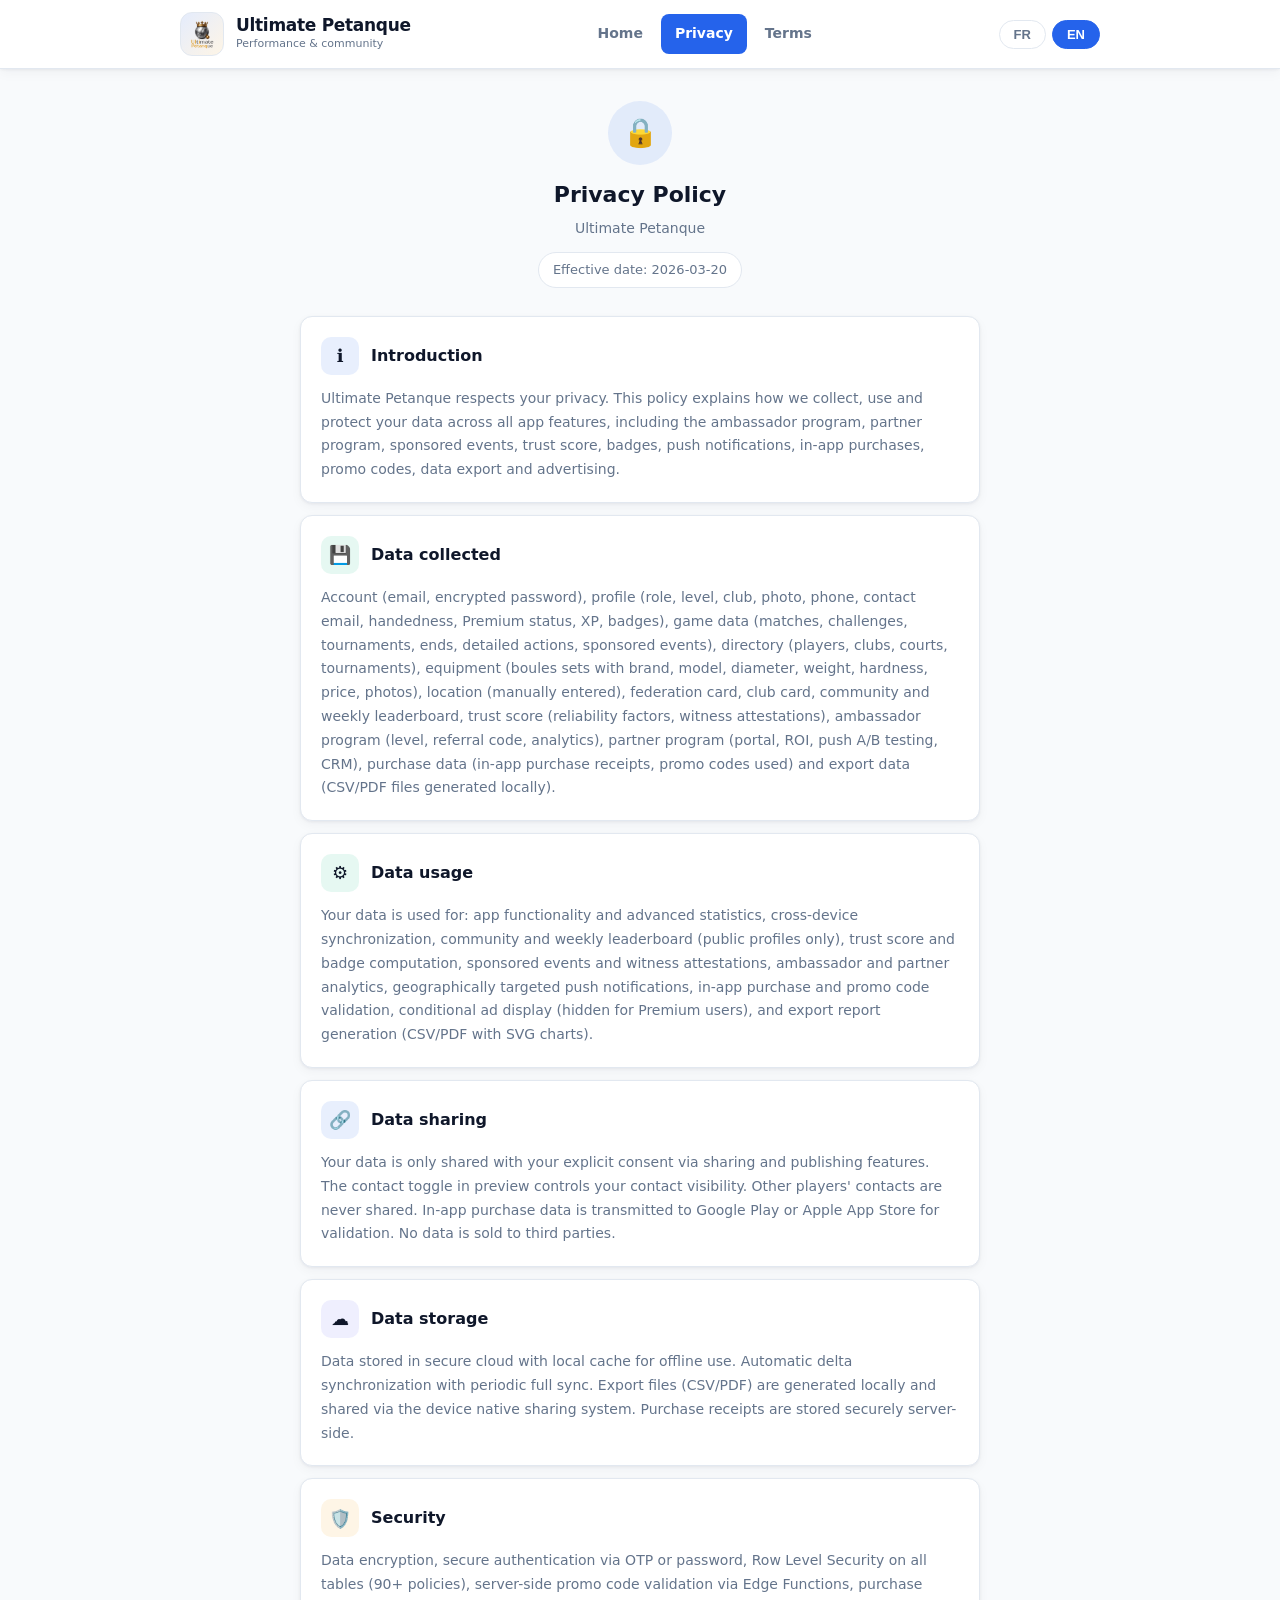
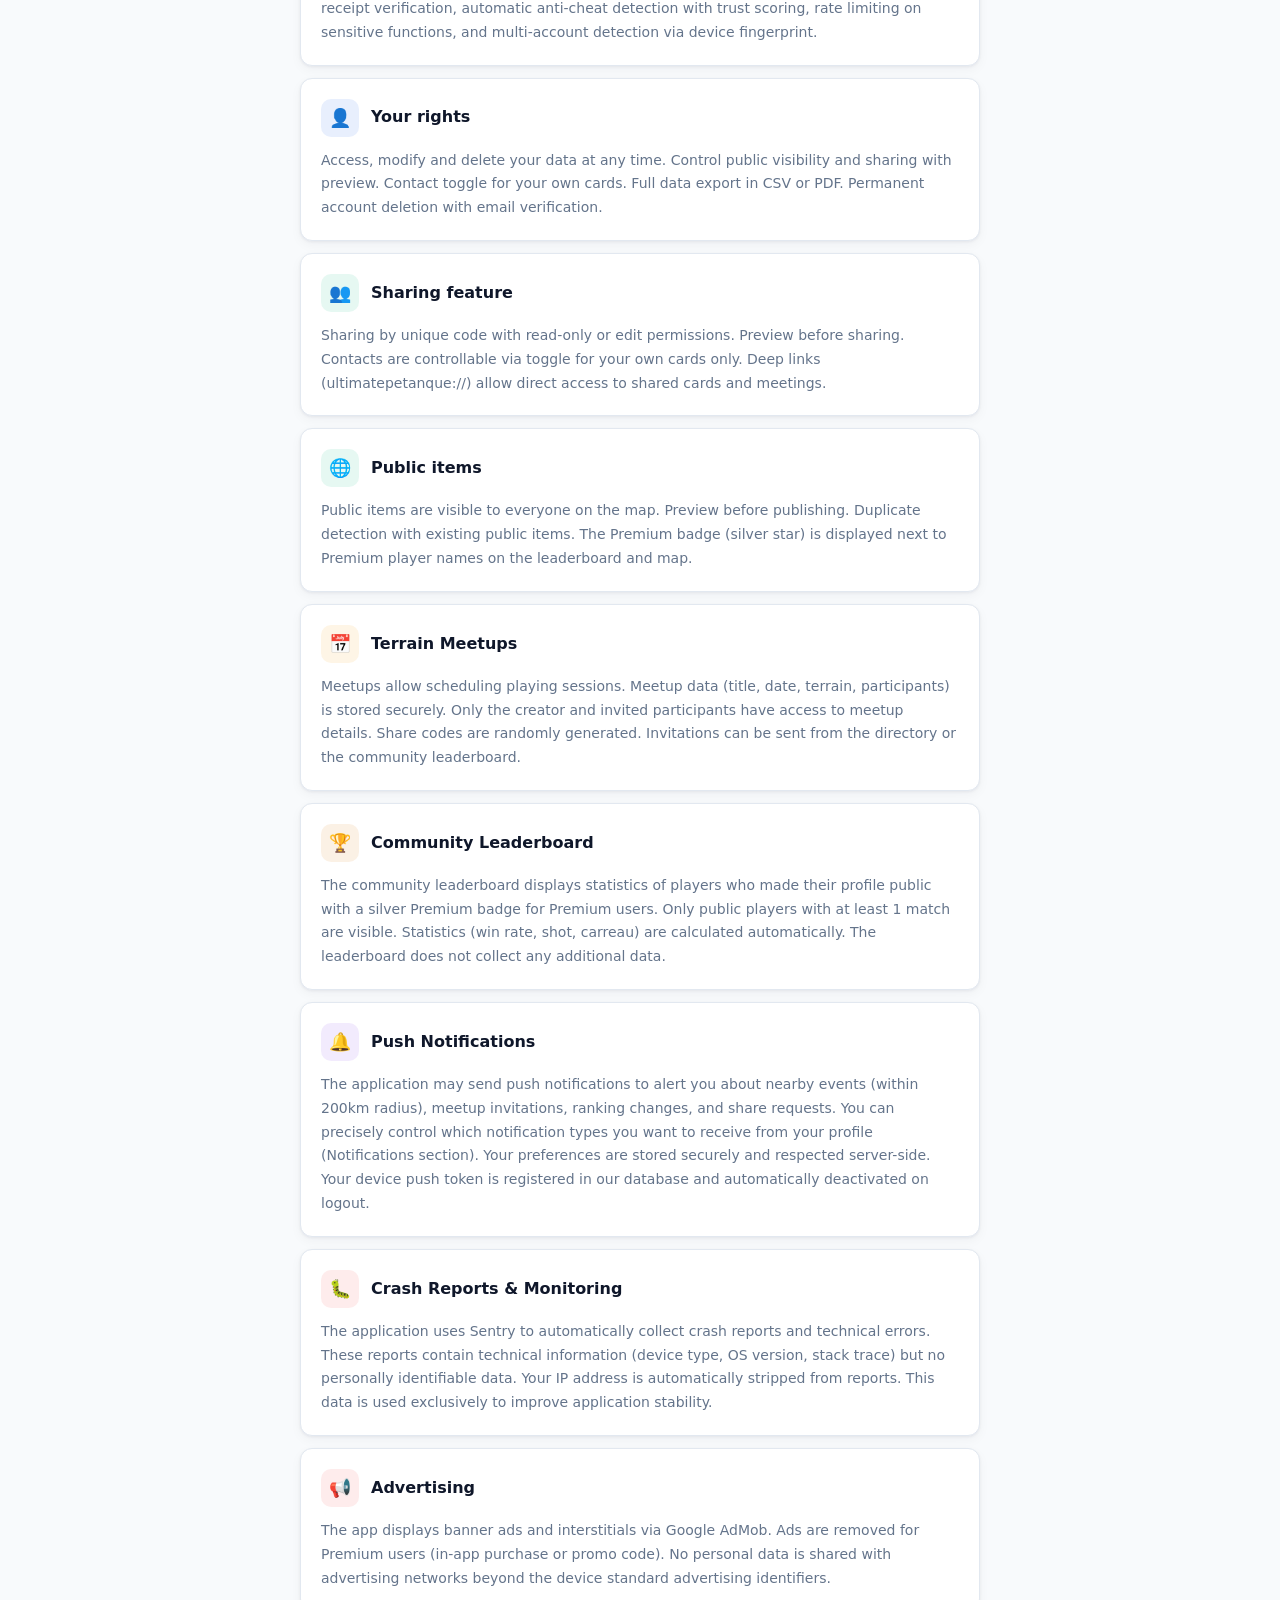
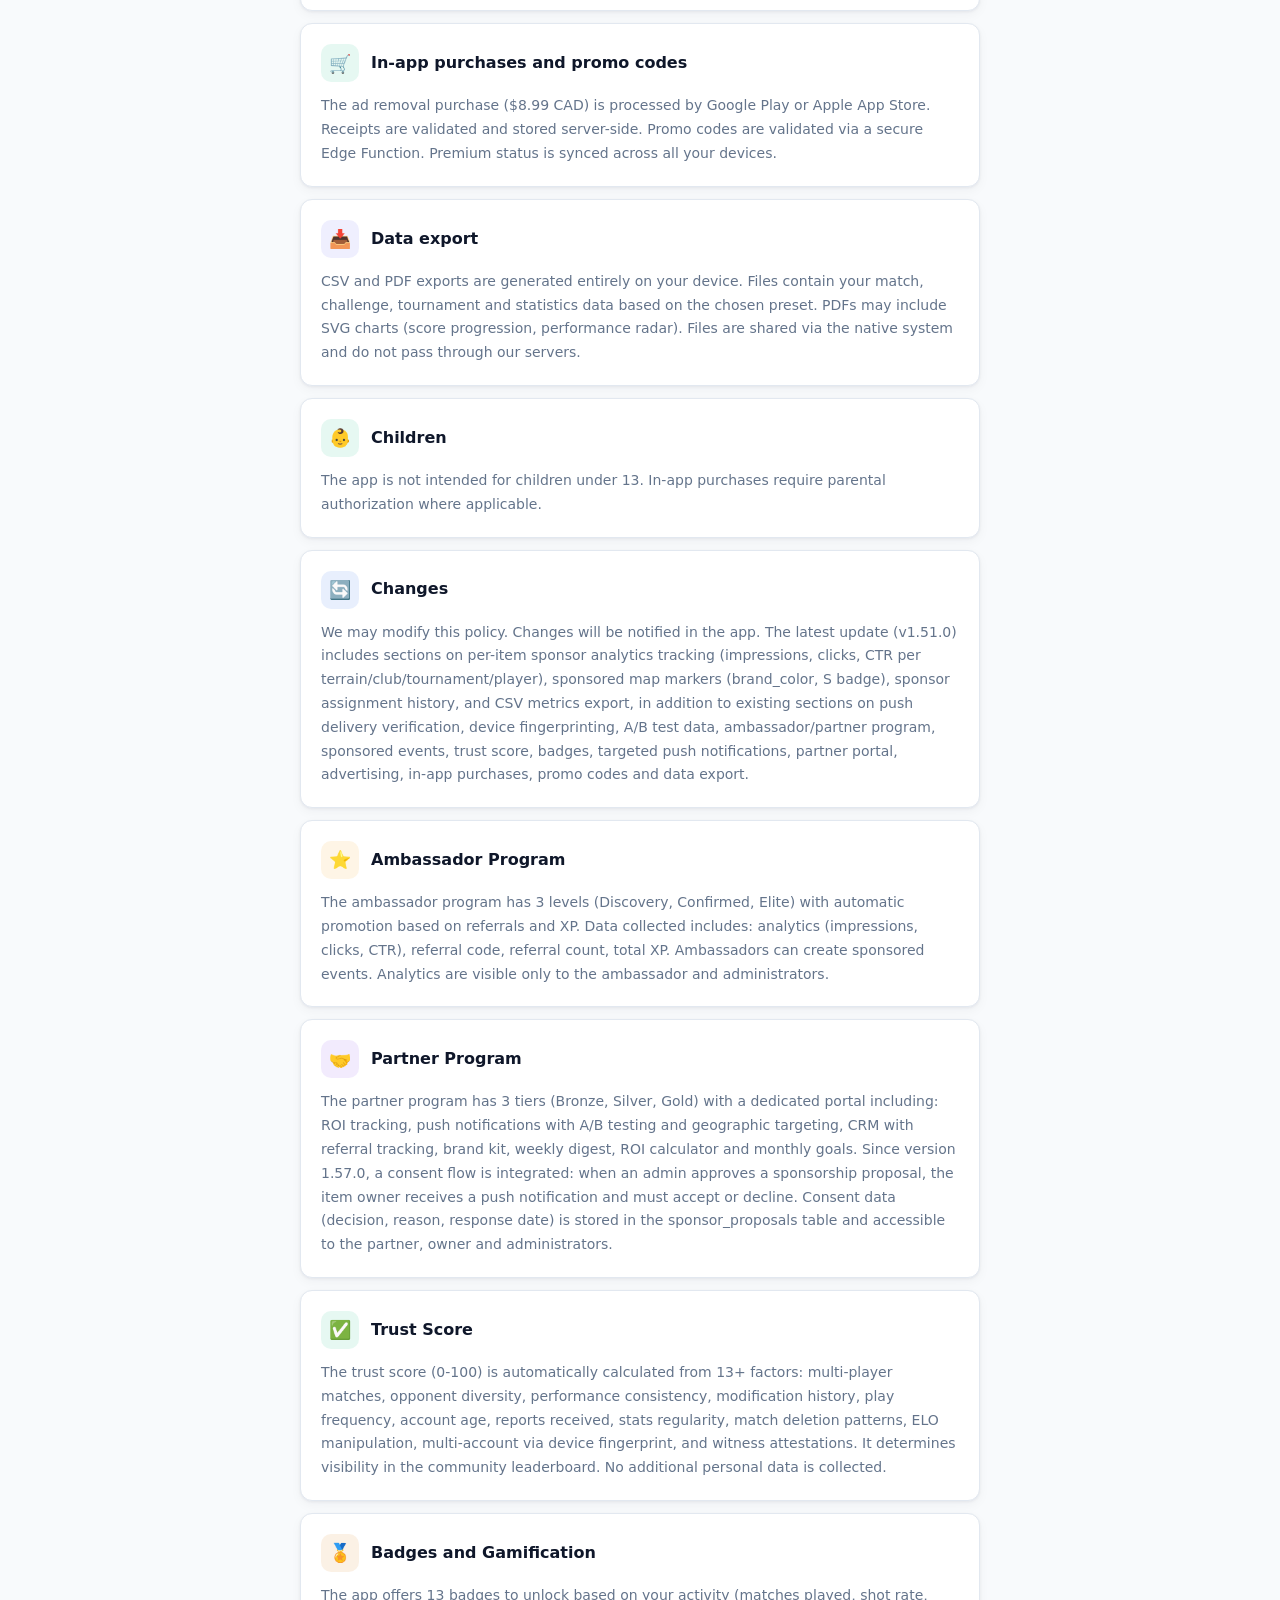
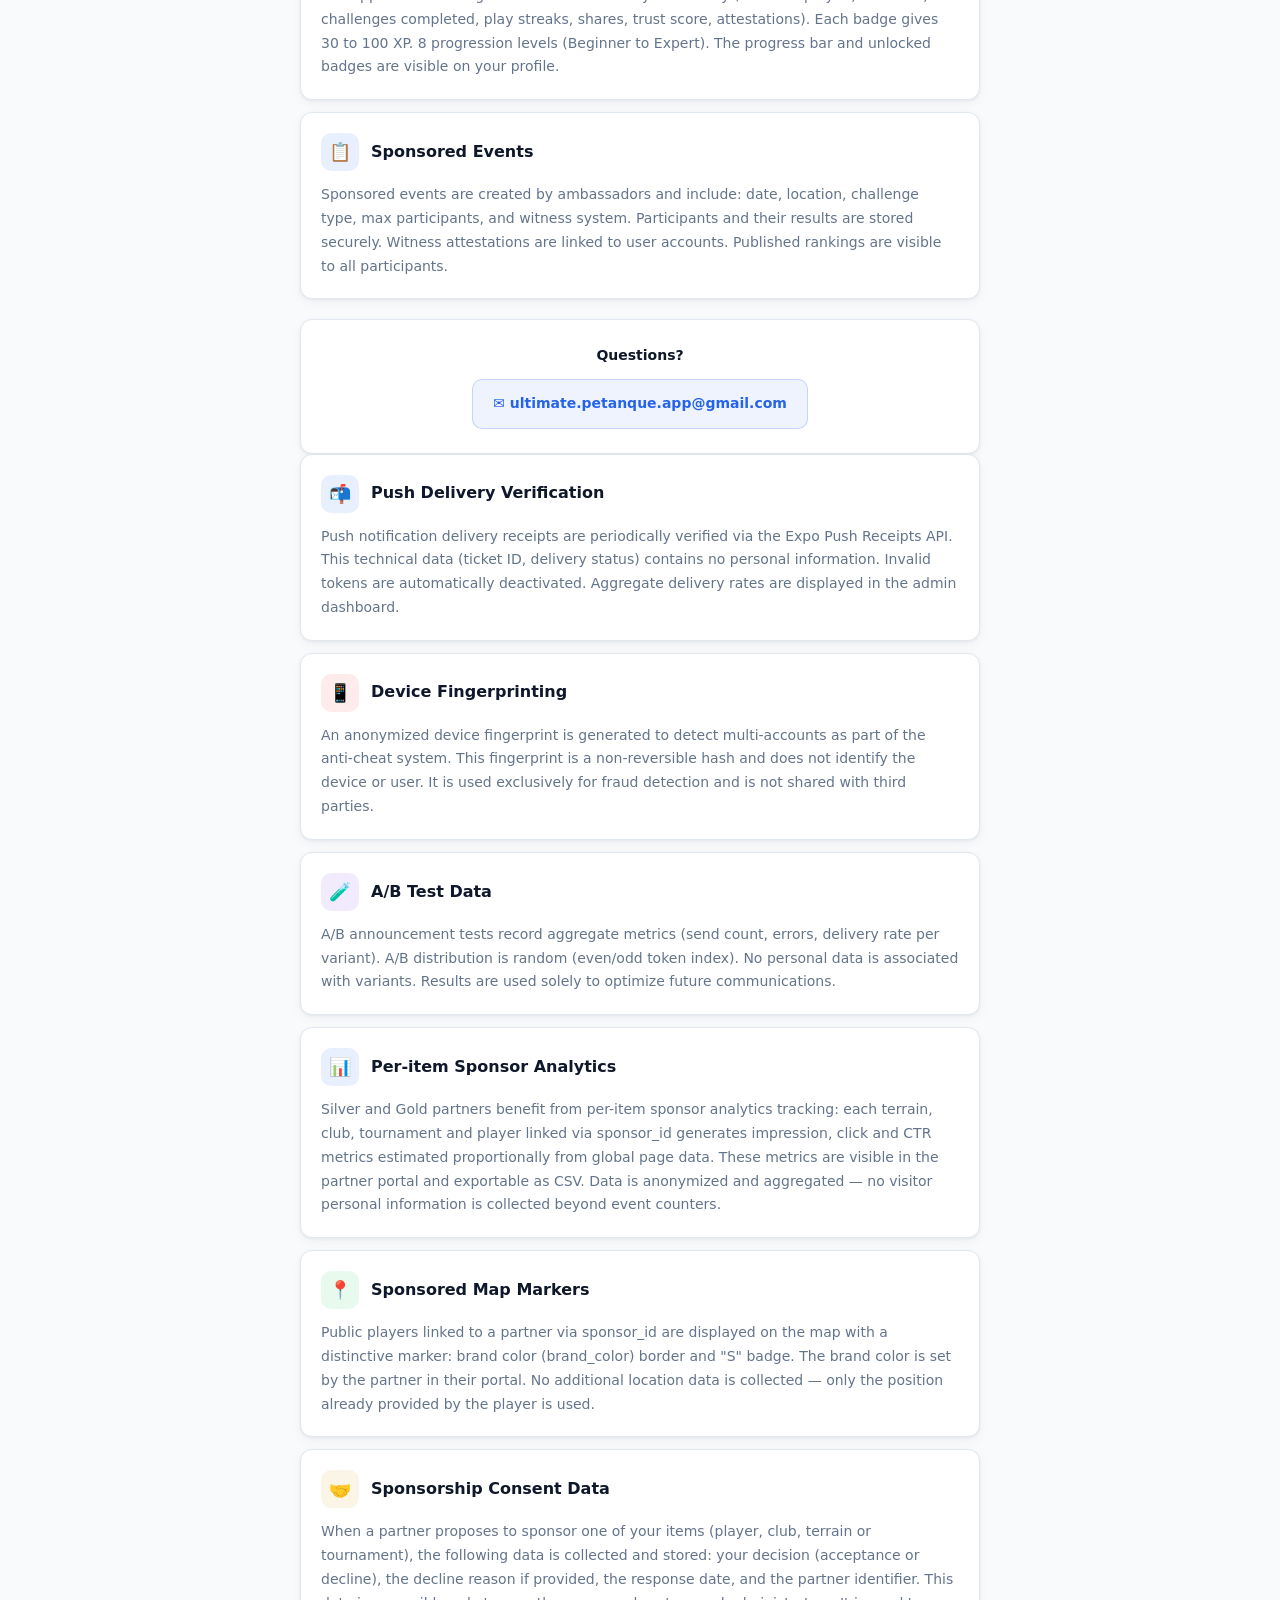
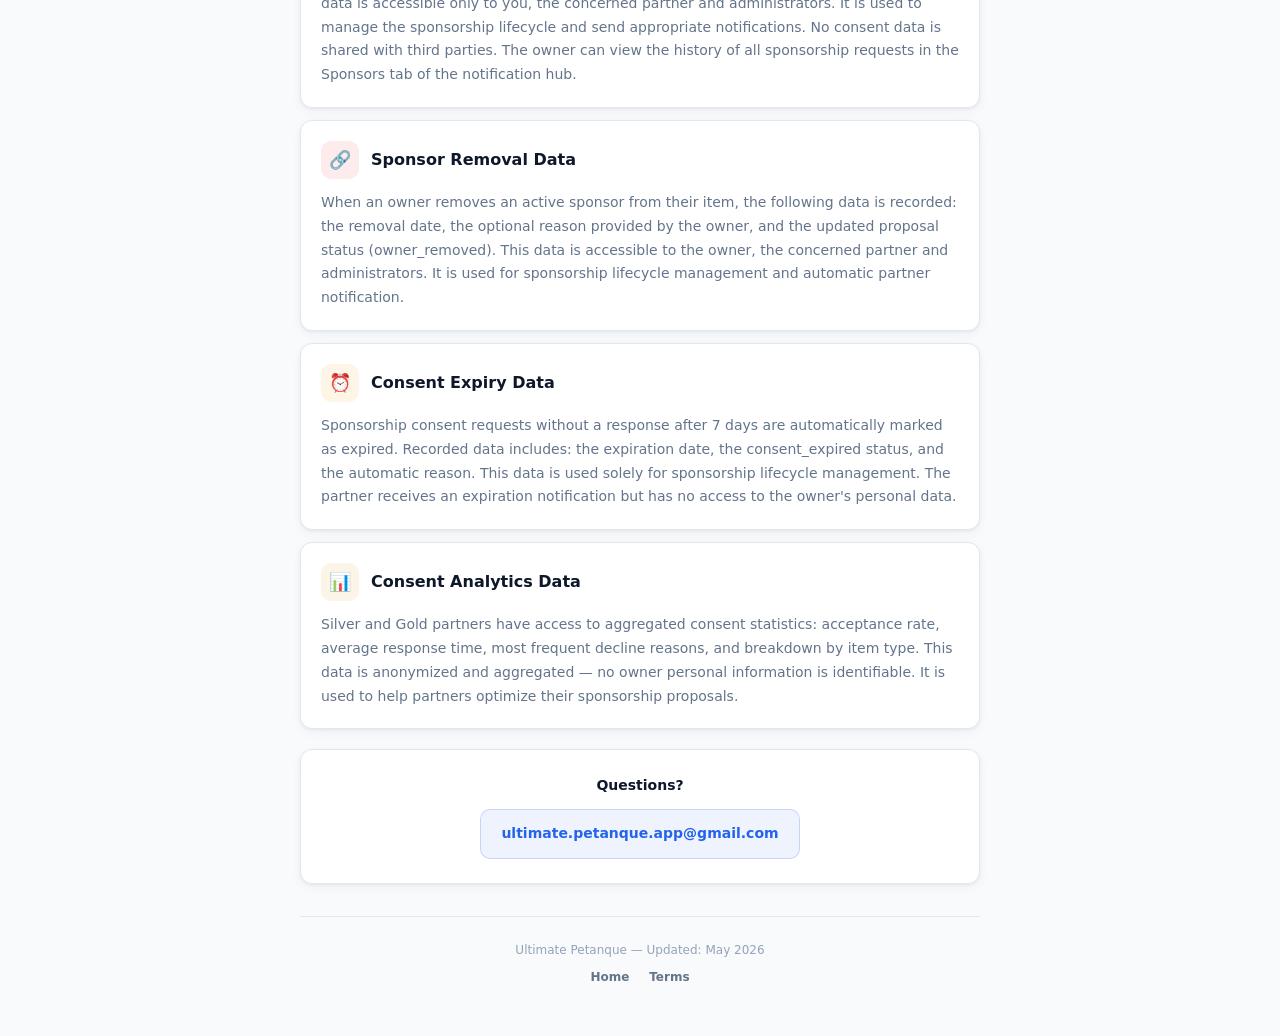
==== privacy-policy.html @ 20a12be4 "first commit" ====
<!DOCTYPE html>
<html lang="fr">
<head>
  <meta charset="UTF-8">
  <meta name="viewport" content="width=device-width, initial-scale=1.0">
  <meta name="description" content="Politique de confidentialité — Ultimate Petanque">
  <title>Politique de confidentialité — Ultimate Petanque</title>
  <link rel="stylesheet" href="styles/site.css">
  <link rel="icon" href="assets/logo.png" type="image/png">
  <style>
    body { margin: 0; font-family: system-ui, sans-serif; background: #F8FAFC; color: #0F172A; }
    body.lang-fr [lang="en"], body.lang-en [lang="fr"] { display: none !important; }
  </style>
</head>
<body class="lang-fr" data-page="privacy">
  <header class="site-header">
    <div class="site-header-inner">
      <a href="index.html" class="brand">
        <img src="assets/logo.png" alt="" class="brand-logo" width="44" height="44" onerror="this.style.display='none';this.nextElementSibling.style.display='flex'">
        <span class="brand-logo-fallback" style="display:none" aria-hidden="true">🌍</span>
        <span class="brand-text">
          <span class="brand-name">Ultimate Petanque</span>
          <span class="brand-tagline" lang="fr">Performance &amp; communauté</span>
          <span class="brand-tagline" lang="en">Performance &amp; community</span>
        </span>
      </a>
      <nav class="site-nav" aria-label="Main">
        <a href="index.html"><span lang="fr">Accueil</span><span lang="en">Home</span></a>
        <a href="privacy-policy.html"><span lang="fr">Confidentialité</span><span lang="en">Privacy</span></a>
        <a href="terms-of-service.html"><span lang="fr">Conditions</span><span lang="en">Terms</span></a>
      </nav>
      <div class="lang-switch">
        <button type="button" data-lang="fr" class="active" onclick="setLang('fr')">FR</button>
        <button type="button" data-lang="en" onclick="setLang('en')">EN</button>
      </div>
    </div>
  </header>
  <main class="legal-container">
    <div class="legal-hero">
      <div class="legal-hero-icon">🔒</div>
      <h2 lang="fr">Politique de confidentialité</h2>
      <h2 lang="en">Privacy Policy</h2>
      <div class="subtitle">Ultimate Petanque</div>
      <div class="date-badge">
        <span lang="fr">Date d'entrée en vigueur : 2026-03-20</span>
        <span lang="en">Effective date: 2026-03-20</span>
      </div>
    </div>

    <!-- Introduction -->
    <div class="section">
      <div class="section-header">
        <div class="section-icon" style="background:rgba(37,99,235,0.1)">ℹ️</div>
        <div class="section-title" lang="fr">Introduction</div>
        <div class="section-title" lang="en">Introduction</div>
      </div>
      <div class="section-content" lang="fr">Ultimate Petanque respecte votre vie privée. Cette politique explique comment nous collectons, utilisons et protégeons vos données dans le cadre de toutes les fonctionnalités de l'application, y compris le programme ambassadeur, le programme partenaire, les événements sponsorisés, le score de confiance, les badges, les notifications push, les achats intégrés, les codes promo, l'export de données et la publicité.</div>
      <div class="section-content" lang="en">Ultimate Petanque respects your privacy. This policy explains how we collect, use and protect your data across all app features, including the ambassador program, partner program, sponsored events, trust score, badges, push notifications, in-app purchases, promo codes, data export and advertising.</div>
    </div>

    <!-- Data Collected -->
    <div class="section">
      <div class="section-header">
        <div class="section-icon" style="background:rgba(16,185,129,0.1)">💾</div>
        <div class="section-title" lang="fr">Données collectées</div>
        <div class="section-title" lang="en">Data collected</div>
      </div>
      <div class="section-content" lang="fr">Compte (email, mot de passe chiffré), profil (rôle, niveau, club, photo, téléphone, email de contact, latéralité, statut Premium, XP, badges), données de jeu (matchs, défis, tournois, mènes, actions détaillées, événements sponsorisés), annuaire (joueurs, clubs, terrains, tournois), équipement (sets de boules avec marque, modèle, diamètre, poids, dureté, prix, photos), localisation (saisie manuelle), carte de fédération, carte de club, classement communautaire et hebdomadaire, score de confiance (facteurs de fiabilité, attestations de témoins), programme ambassadeur (niveau, code parrainage, analytics), programme partenaire (portail, ROI, push A/B testing, CRM), données d'achat (reçus in-app purchase, codes promo utilisés) et données d'export (fichiers CSV/PDF générés localement).</div>
      <div class="section-content" lang="en">Account (email, encrypted password), profile (role, level, club, photo, phone, contact email, handedness, Premium status, XP, badges), game data (matches, challenges, tournaments, ends, detailed actions, sponsored events), directory (players, clubs, courts, tournaments), equipment (boules sets with brand, model, diameter, weight, hardness, price, photos), location (manually entered), federation card, club card, community and weekly leaderboard, trust score (reliability factors, witness attestations), ambassador program (level, referral code, analytics), partner program (portal, ROI, push A/B testing, CRM), purchase data (in-app purchase receipts, promo codes used) and export data (CSV/PDF files generated locally).</div>
    </div>

    <!-- Data Usage -->
    <div class="section">
      <div class="section-header">
        <div class="section-icon" style="background:rgba(16,185,129,0.1)">⚙️</div>
        <div class="section-title" lang="fr">Utilisation des données</div>
        <div class="section-title" lang="en">Data usage</div>
      </div>
      <div class="section-content" lang="fr">Vos données sont utilisées pour : le fonctionnement de l'application et les statistiques avancées, la synchronisation entre appareils, le classement communautaire et hebdomadaire (profils publics uniquement), le calcul du score de confiance et des badges, les événements sponsorisés et attestations de témoins, les analytics ambassadeur et partenaire, les notifications push ciblées géographiquement, la validation des achats in-app et codes promo, l'affichage conditionnel des publicités (masquées pour les utilisateurs Premium), et la génération de rapports d'export (CSV/PDF avec graphiques SVG).</div>
      <div class="section-content" lang="en">Your data is used for: app functionality and advanced statistics, cross-device synchronization, community and weekly leaderboard (public profiles only), trust score and badge computation, sponsored events and witness attestations, ambassador and partner analytics, geographically targeted push notifications, in-app purchase and promo code validation, conditional ad display (hidden for Premium users), and export report generation (CSV/PDF with SVG charts).</div>
    </div>

    <!-- Data Sharing -->
    <div class="section">
      <div class="section-header">
        <div class="section-icon" style="background:rgba(37,99,235,0.1)">🔗</div>
        <div class="section-title" lang="fr">Partage des données</div>
        <div class="section-title" lang="en">Data sharing</div>
      </div>
      <div class="section-content" lang="fr">Vos données ne sont partagées qu'avec votre consentement explicite via les fonctionnalités de partage et de publication. Le toggle contacts dans l'aperçu contrôle la visibilité de vos coordonnées. Les contacts d'autres joueurs ne sont jamais partagés. Les données d'achat in-app sont transmises à Google Play ou Apple App Store pour validation. Aucune donnée n'est vendue à des tiers.</div>
      <div class="section-content" lang="en">Your data is only shared with your explicit consent via sharing and publishing features. The contact toggle in preview controls your contact visibility. Other players' contacts are never shared. In-app purchase data is transmitted to Google Play or Apple App Store for validation. No data is sold to third parties.</div>
    </div>

    <!-- Data Storage -->
    <div class="section">
      <div class="section-header">
        <div class="section-icon" style="background:rgba(99,102,241,0.1)">☁️</div>
        <div class="section-title" lang="fr">Stockage des données</div>
        <div class="section-title" lang="en">Data storage</div>
      </div>
      <div class="section-content" lang="fr">Données stockées en cloud sécurisé avec cache local pour utilisation hors-ligne. Synchronisation delta automatique avec synchronisation complète périodique. Les fichiers d'export (CSV/PDF) sont générés localement et partagés via le système natif de l'appareil. Les reçus d'achat sont stockés de manière sécurisée côté serveur.</div>
      <div class="section-content" lang="en">Data stored in secure cloud with local cache for offline use. Automatic delta synchronization with periodic full sync. Export files (CSV/PDF) are generated locally and shared via the device native sharing system. Purchase receipts are stored securely server-side.</div>
    </div>

    <!-- Security -->
    <div class="section">
      <div class="section-header">
        <div class="section-icon" style="background:rgba(245,158,11,0.1)">🛡️</div>
        <div class="section-title" lang="fr">Sécurité</div>
        <div class="section-title" lang="en">Security</div>
      </div>
      <div class="section-content" lang="fr">Chiffrement des données, authentification sécurisée par OTP ou mot de passe, Row Level Security sur toutes les tables (90+ politiques), validation serveur des codes promo via Edge Functions, vérification des reçus d'achat, détection anti-triche automatique avec score de confiance, limitation de requêtes sur les fonctions sensibles, et détection multi-comptes par empreinte d'appareil.</div>
      <div class="section-content" lang="en">Data encryption, secure authentication via OTP or password, Row Level Security on all tables (90+ policies), server-side promo code validation via Edge Functions, purchase receipt verification, automatic anti-cheat detection with trust scoring, rate limiting on sensitive functions, and multi-account detection via device fingerprint.</div>
    </div>

    <!-- User Rights -->
    <div class="section">
      <div class="section-header">
        <div class="section-icon" style="background:rgba(37,99,235,0.1)">👤</div>
        <div class="section-title" lang="fr">Vos droits</div>
        <div class="section-title" lang="en">Your rights</div>
      </div>
      <div class="section-content" lang="fr">Accès, modification et suppression de vos données à tout moment. Contrôle de la visibilité publique et du partage avec aperçu. Toggle contacts pour vos propres fiches. Export complet de vos données en CSV ou PDF. Suppression définitive du compte avec vérification par email.</div>
      <div class="section-content" lang="en">Access, modify and delete your data at any time. Control public visibility and sharing with preview. Contact toggle for your own cards. Full data export in CSV or PDF. Permanent account deletion with email verification.</div>
    </div>

    <!-- Sharing Feature -->
    <div class="section">
      <div class="section-header">
        <div class="section-icon" style="background:rgba(16,185,129,0.1)">👥</div>
        <div class="section-title" lang="fr">Fonctionnalité de partage</div>
        <div class="section-title" lang="en">Sharing feature</div>
      </div>
      <div class="section-content" lang="fr">Partage par code unique avec permissions lecture seule ou modification. Aperçu avant partage. Les contacts sont contrôlables via toggle pour vos propres fiches uniquement. Les liens profonds (ultimatepetanque://) permettent un accès direct aux fiches et rendez-vous partagés.</div>
      <div class="section-content" lang="en">Sharing by unique code with read-only or edit permissions. Preview before sharing. Contacts are controllable via toggle for your own cards only. Deep links (ultimatepetanque://) allow direct access to shared cards and meetings.</div>
    </div>

    <!-- Public Items -->
    <div class="section">
      <div class="section-header">
        <div class="section-icon" style="background:rgba(16,185,129,0.1)">🌐</div>
        <div class="section-title" lang="fr">Fiches publiques</div>
        <div class="section-title" lang="en">Public items</div>
      </div>
      <div class="section-content" lang="fr">Les fiches publiques sont visibles par tous sur la carte. Aperçu avant publication. Détection de doublons avec les fiches publiques existantes. Le badge Premium (étoile argentée) est affiché à côté des noms des joueurs Premium sur le classement et la carte.</div>
      <div class="section-content" lang="en">Public items are visible to everyone on the map. Preview before publishing. Duplicate detection with existing public items. The Premium badge (silver star) is displayed next to Premium player names on the leaderboard and map.</div>
    </div>

    <!-- Meetups -->
    <div class="section">
      <div class="section-header">
        <div class="section-icon" style="background:rgba(245,158,11,0.1)">📅</div>
        <div class="section-title" lang="fr">Rendez-vous terrain</div>
        <div class="section-title" lang="en">Terrain Meetups</div>
      </div>
      <div class="section-content" lang="fr">Les rendez-vous permettent de planifier des sessions de jeu. Les données des RDV (titre, date, terrain, participants) sont stockées de manière sécurisée. Seuls le créateur et les participants invités ont accès aux détails du RDV. Les codes de partage sont générés aléatoirement. Les invitations peuvent être envoyées depuis l'annuaire ou le classement communautaire.</div>
      <div class="section-content" lang="en">Meetups allow scheduling playing sessions. Meetup data (title, date, terrain, participants) is stored securely. Only the creator and invited participants have access to meetup details. Share codes are randomly generated. Invitations can be sent from the directory or the community leaderboard.</div>
    </div>

    <!-- Leaderboard -->
    <div class="section">
      <div class="section-header">
        <div class="section-icon" style="background:rgba(217,119,6,0.1)">🏆</div>
        <div class="section-title" lang="fr">Classement communautaire</div>
        <div class="section-title" lang="en">Community Leaderboard</div>
      </div>
      <div class="section-content" lang="fr">Le classement communautaire affiche les statistiques des joueurs ayant rendu leur profil public avec badge Premium argenté pour les utilisateurs Premium. Seuls les joueurs publics avec au moins 1 match sont visibles. Les statistiques (taux de victoire, tir, carreaux) sont calculées automatiquement. Le classement ne collecte aucune donnée supplémentaire.</div>
      <div class="section-content" lang="en">The community leaderboard displays statistics of players who made their profile public with a silver Premium badge for Premium users. Only public players with at least 1 match are visible. Statistics (win rate, shot, carreau) are calculated automatically. The leaderboard does not collect any additional data.</div>
    </div>

    <!-- Push Notifications -->
    <div class="section">
      <div class="section-header">
        <div class="section-icon" style="background:rgba(124,58,237,0.1)">🔔</div>
        <div class="section-title" lang="fr">Notifications push</div>
        <div class="section-title" lang="en">Push Notifications</div>
      </div>
      <div class="section-content" lang="fr">L'application peut envoyer des notifications push pour vous alerter sur des événements proches (dans un rayon de 200km), des invitations à des rendez-vous, des changements de classement, et des demandes de partage. Vous pouvez contrôler précisément quels types de notifications vous souhaitez recevoir depuis votre profil (section Notifications). Vos préférences sont stockées de manière sécurisée et respectées côté serveur. Le token push de votre appareil est enregistré dans notre base de données et désactivé automatiquement à la déconnexion.</div>
      <div class="section-content" lang="en">The application may send push notifications to alert you about nearby events (within 200km radius), meetup invitations, ranking changes, and share requests. You can precisely control which notification types you want to receive from your profile (Notifications section). Your preferences are stored securely and respected server-side. Your device push token is registered in our database and automatically deactivated on logout.</div>
    </div>

    <!-- Crash Reports -->
    <div class="section">
      <div class="section-header">
        <div class="section-icon" style="background:rgba(239,68,68,0.1)">🐛</div>
        <div class="section-title" lang="fr">Rapports de crash et monitoring</div>
        <div class="section-title" lang="en">Crash Reports &amp; Monitoring</div>
      </div>
      <div class="section-content" lang="fr">L'application utilise Sentry pour collecter automatiquement les rapports de crash et erreurs techniques. Ces rapports contiennent des informations techniques (type d'appareil, version OS, stack trace) mais aucune donnée personnelle identifiable. Votre adresse IP est automatiquement supprimée des rapports. Ces données sont utilisées exclusivement pour améliorer la stabilité de l'application.</div>
      <div class="section-content" lang="en">The application uses Sentry to automatically collect crash reports and technical errors. These reports contain technical information (device type, OS version, stack trace) but no personally identifiable data. Your IP address is automatically stripped from reports. This data is used exclusively to improve application stability.</div>
    </div>

    <!-- Advertising -->
    <div class="section">
      <div class="section-header">
        <div class="section-icon" style="background:rgba(239,68,68,0.1)">📢</div>
        <div class="section-title" lang="fr">Publicité</div>
        <div class="section-title" lang="en">Advertising</div>
      </div>
      <div class="section-content" lang="fr">L'application affiche des bannières publicitaires et des interstitiels via Google AdMob. Les publicités sont supprimées pour les utilisateurs Premium (achat in-app ou code promo). Aucune donnée personnelle n'est partagée avec les réseaux publicitaires au-delà des identifiants publicitaires standards de l'appareil.</div>
      <div class="section-content" lang="en">The app displays banner ads and interstitials via Google AdMob. Ads are removed for Premium users (in-app purchase or promo code). No personal data is shared with advertising networks beyond the device standard advertising identifiers.</div>
    </div>

    <!-- Purchases -->
    <div class="section">
      <div class="section-header">
        <div class="section-icon" style="background:rgba(16,185,129,0.1)">🛒</div>
        <div class="section-title" lang="fr">Achats intégrés et codes promo</div>
        <div class="section-title" lang="en">In-app purchases and promo codes</div>
      </div>
      <div class="section-content" lang="fr">L'achat de suppression des publicités (8,99 $CAD) est traité par Google Play ou Apple App Store. Les reçus sont validés et stockés côté serveur. Les codes promo sont validés via une Edge Function sécurisée. Le statut Premium est synchronisé sur tous vos appareils.</div>
      <div class="section-content" lang="en">The ad removal purchase ($8.99 CAD) is processed by Google Play or Apple App Store. Receipts are validated and stored server-side. Promo codes are validated via a secure Edge Function. Premium status is synced across all your devices.</div>
    </div>

    <!-- Export -->
    <div class="section">
      <div class="section-header">
        <div class="section-icon" style="background:rgba(99,102,241,0.1)">📥</div>
        <div class="section-title" lang="fr">Export de données</div>
        <div class="section-title" lang="en">Data export</div>
      </div>
      <div class="section-content" lang="fr">Les exports CSV et PDF sont générés entièrement sur votre appareil. Les fichiers contiennent vos données de matchs, défis, tournois et statistiques selon le preset choisi. Les PDF peuvent inclure des graphiques SVG (progression de score, radar de performance). Les fichiers sont partagés via le système natif et ne transitent pas par nos serveurs.</div>
      <div class="section-content" lang="en">CSV and PDF exports are generated entirely on your device. Files contain your match, challenge, tournament and statistics data based on the chosen preset. PDFs may include SVG charts (score progression, performance radar). Files are shared via the native system and do not pass through our servers.</div>
    </div>

    <!-- Children -->
    <div class="section">
      <div class="section-header">
        <div class="section-icon" style="background:rgba(16,185,129,0.1)">👶</div>
        <div class="section-title" lang="fr">Enfants</div>
        <div class="section-title" lang="en">Children</div>
      </div>
      <div class="section-content" lang="fr">L'application n'est pas destinée aux enfants de moins de 13 ans. Les achats intégrés nécessitent l'autorisation parentale le cas échéant.</div>
      <div class="section-content" lang="en">The app is not intended for children under 13. In-app purchases require parental authorization where applicable.</div>
    </div>

    <!-- Changes -->
    <div class="section">
      <div class="section-header">
        <div class="section-icon" style="background:rgba(37,99,235,0.1)">🔄</div>
        <div class="section-title" lang="fr">Modifications</div>
        <div class="section-title" lang="en">Changes</div>
      </div>
      <div class="section-content" lang="fr">Nous pouvons modifier cette politique. Les changements seront notifiés dans l'application. La dernière mise à jour (v1.51.0) intègre les sections sur le suivi analytique par item sponsorisé (impressions, clics, CTR par terrain/club/tournoi/joueur), les marqueurs sponsorisés sur la carte (brand_color, badge S), l'historique des assignations sponsor, et l'export CSV des métriques, en plus des sections existantes sur la vérification de livraison push, l'empreinte d'appareil, les tests A/B, le programme ambassadeur/partenaire, les événements sponsorisés, le score de confiance, les badges, les notifications push ciblées, le portail partenaires, la publicité, les achats intégrés, les codes promo et l'export de données.</div>
      <div class="section-content" lang="en">We may modify this policy. Changes will be notified in the app. The latest update (v1.51.0) includes sections on per-item sponsor analytics tracking (impressions, clicks, CTR per terrain/club/tournament/player), sponsored map markers (brand_color, S badge), sponsor assignment history, and CSV metrics export, in addition to existing sections on push delivery verification, device fingerprinting, A/B test data, ambassador/partner program, sponsored events, trust score, badges, targeted push notifications, partner portal, advertising, in-app purchases, promo codes and data export.</div>
    </div>

    <!-- Ambassador Program -->
    <div class="section">
      <div class="section-header">
        <div class="section-icon" style="background:rgba(245,158,11,0.1)">⭐</div>
        <div class="section-title" lang="fr">Programme ambassadeur</div>
        <div class="section-title" lang="en">Ambassador Program</div>
      </div>
      <div class="section-content" lang="fr">Le programme ambassadeur comporte 3 niveaux (Découverte, Confirmé, Élite) avec promotion automatique basée sur les parrainages et l'XP. Les données collectées incluent : analytics (impressions, clics, CTR), code de parrainage, compteur de parrainages, XP total. Les ambassadeurs peuvent créer des événements sponsorisés. Les analytics sont visibles uniquement par l'ambassadeur et les administrateurs.</div>
      <div class="section-content" lang="en">The ambassador program has 3 levels (Discovery, Confirmed, Elite) with automatic promotion based on referrals and XP. Data collected includes: analytics (impressions, clicks, CTR), referral code, referral count, total XP. Ambassadors can create sponsored events. Analytics are visible only to the ambassador and administrators.</div>
    </div>

    <!-- Partner Program -->
    <div class="section">
      <div class="section-header">
        <div class="section-icon" style="background:rgba(124,58,237,0.1)">🤝</div>
        <div class="section-title" lang="fr">Programme partenaire</div>
        <div class="section-title" lang="en">Partner Program</div>
      </div>
      <div class="section-content" lang="fr">Le programme partenaire comporte 3 niveaux (Bronze, Argent, Or) avec un portail dédié comprenant : suivi ROI, notifications push avec A/B testing et ciblage géographique, CRM avec suivi des parrainages, kit de marque, digest hebdomadaire, calculateur ROI et objectifs mensuels. Depuis la version 1.57.0, un flux de consentement est intégré : lorsqu'un admin approuve une proposition de sponsoring, le propriétaire de l'item reçoit une notification push et doit accepter ou refuser. Les données de consentement (décision, raison, date de réponse) sont stockées dans la table sponsor_proposals et accessibles au partenaire, au propriétaire et aux administrateurs.</div>
      <div class="section-content" lang="en">The partner program has 3 tiers (Bronze, Silver, Gold) with a dedicated portal including: ROI tracking, push notifications with A/B testing and geographic targeting, CRM with referral tracking, brand kit, weekly digest, ROI calculator and monthly goals. Since version 1.57.0, a consent flow is integrated: when an admin approves a sponsorship proposal, the item owner receives a push notification and must accept or decline. Consent data (decision, reason, response date) is stored in the sponsor_proposals table and accessible to the partner, owner and administrators.</div>
    </div>

    <!-- Trust Score -->
    <div class="section">
      <div class="section-header">
        <div class="section-icon" style="background:rgba(16,185,129,0.1)">✅</div>
        <div class="section-title" lang="fr">Score de confiance</div>
        <div class="section-title" lang="en">Trust Score</div>
      </div>
      <div class="section-content" lang="fr">Le score de confiance (0-100) est calculé automatiquement à partir de 13+ facteurs : matchs multi-joueurs, diversité des adversaires, cohérence des performances, historique de modifications, fréquence de jeu, ancienneté du compte, signalements reçus, régularité des statistiques, schémas de suppression de matchs, manipulation ELO, multi-comptes par empreinte d'appareil, et attestations de témoins. Il détermine la visibilité dans le classement communautaire. Aucune donnée personnelle supplémentaire n'est collectée.</div>
      <div class="section-content" lang="en">The trust score (0-100) is automatically calculated from 13+ factors: multi-player matches, opponent diversity, performance consistency, modification history, play frequency, account age, reports received, stats regularity, match deletion patterns, ELO manipulation, multi-account via device fingerprint, and witness attestations. It determines visibility in the community leaderboard. No additional personal data is collected.</div>
    </div>

    <!-- Badges & Gamification -->
    <div class="section">
      <div class="section-header">
        <div class="section-icon" style="background:rgba(217,119,6,0.1)">🏅</div>
        <div class="section-title" lang="fr">Badges et gamification</div>
        <div class="section-title" lang="en">Badges and Gamification</div>
      </div>
      <div class="section-content" lang="fr">L'application propose 13 badges à débloquer basés sur votre activité (matchs joués, taux de tir, défis complétés, séries de jeu, partages, score de confiance, attestations). Chaque badge rapporte 30 à 100 XP. 8 niveaux de progression (Débutant à Expert). La barre de progression et les badges débloqués sont visibles sur votre profil.</div>
      <div class="section-content" lang="en">The app offers 13 badges to unlock based on your activity (matches played, shot rate, challenges completed, play streaks, shares, trust score, attestations). Each badge gives 30 to 100 XP. 8 progression levels (Beginner to Expert). The progress bar and unlocked badges are visible on your profile.</div>
    </div>

    <!-- Sponsored Events -->
    <div class="section">
      <div class="section-header">
        <div class="section-icon" style="background:rgba(37,99,235,0.1)">📋</div>
        <div class="section-title" lang="fr">Événements sponsorisés</div>
        <div class="section-title" lang="en">Sponsored Events</div>
      </div>
      <div class="section-content" lang="fr">Les événements sponsorisés sont créés par les ambassadeurs et comprennent : date, lieu, type de défi, nombre max de participants, et système de témoins. Les participants et leurs résultats sont stockés de manière sécurisée. Les attestations de témoins sont liées aux comptes utilisateurs. Les classements publiés sont visibles par tous les participants.</div>
      <div class="section-content" lang="en">Sponsored events are created by ambassadors and include: date, location, challenge type, max participants, and witness system. Participants and their results are stored securely. Witness attestations are linked to user accounts. Published rankings are visible to all participants.</div>
    </div>

    <!-- Contact -->
    <div class="contact-box">
      <p lang="fr">Des questions ?</p>
      <p lang="en">Questions?</p>
      <a href="mailto:ultimate.petanque.app@gmail.com?subject=Privacy%20-%20Ultimate%20Petanque">
        ✉️ ultimate.petanque.app@gmail.com
      </a>
    </div>

    <!-- Push Delivery Receipts -->
    <div class="section">
      <div class="section-header">
        <div class="section-icon" style="background:rgba(37,99,235,0.1)">📬</div>
        <div class="section-title" lang="fr">Verification de livraison push</div>
        <div class="section-title" lang="en">Push Delivery Verification</div>
      </div>
      <div class="section-content" lang="fr">Les reçus de livraison des notifications push sont verifies periodiquement via l'API Expo Push Receipts. Ces donnees techniques (ticket ID, statut de livraison) ne contiennent aucune information personnelle. Les tokens invalides sont automatiquement desactives. Les taux de livraison agreges sont affiches dans le tableau de bord administrateur.</div>
      <div class="section-content" lang="en">Push notification delivery receipts are periodically verified via the Expo Push Receipts API. This technical data (ticket ID, delivery status) contains no personal information. Invalid tokens are automatically deactivated. Aggregate delivery rates are displayed in the admin dashboard.</div>
    </div>

    <!-- Device Fingerprinting -->
    <div class="section">
      <div class="section-header">
        <div class="section-icon" style="background:rgba(239,68,68,0.1)">📱</div>
        <div class="section-title" lang="fr">Empreinte d'appareil</div>
        <div class="section-title" lang="en">Device Fingerprinting</div>
      </div>
      <div class="section-content" lang="fr">Une empreinte d'appareil anonymisee est generee pour detecter les multi-comptes dans le cadre du systeme anti-triche. Cette empreinte est un hash non reversible et ne permet pas d'identifier l'appareil ni l'utilisateur. Elle est utilisee exclusivement pour la detection de fraude et n'est pas partagee avec des tiers.</div>
      <div class="section-content" lang="en">An anonymized device fingerprint is generated to detect multi-accounts as part of the anti-cheat system. This fingerprint is a non-reversible hash and does not identify the device or user. It is used exclusively for fraud detection and is not shared with third parties.</div>
    </div>

    <!-- A/B Test Data -->
    <div class="section">
      <div class="section-header">
        <div class="section-icon" style="background:rgba(124,58,237,0.1)">🧪</div>
        <div class="section-title" lang="fr">Donnees des tests A/B</div>
        <div class="section-title" lang="en">A/B Test Data</div>
      </div>
      <div class="section-content" lang="fr">Les tests A/B des annonces push enregistrent des metriques agregees (nombre d'envois, erreurs, taux de livraison par variante). La repartition A/B est aleatoire (index pair/impair des tokens). Aucune donnee personnelle n'est associee aux variantes. Les resultats sont utilises uniquement pour optimiser les communications futures.</div>
      <div class="section-content" lang="en">A/B announcement tests record aggregate metrics (send count, errors, delivery rate per variant). A/B distribution is random (even/odd token index). No personal data is associated with variants. Results are used solely to optimize future communications.</div>
    </div>

        <!-- Per-item Sponsor Analytics -->
    <div class="section">
      <div class="section-header">
        <div class="section-icon" style="background:rgba(37,99,235,0.1)">📊</div>
        <div class="section-title" lang="fr">Analytique par item sponsorisé</div>
        <div class="section-title" lang="en">Per-item Sponsor Analytics</div>
      </div>
      <div class="section-content" lang="fr">Les partenaires Argent et Or bénéficient d'un suivi analytique par item sponsorisé : chaque terrain, club, tournoi et joueur associé à un sponsor_id génère des métriques d'impressions, clics et CTR estimées proportionnellement à partir des données globales de la page. Ces métriques sont visibles dans le portail partenaire et exportables en CSV. Les données sont anonymisées et agrégées — aucune information personnelle des visiteurs n'est collectée au-delà des compteurs d'événements.</div>
      <div class="section-content" lang="en">Silver and Gold partners benefit from per-item sponsor analytics tracking: each terrain, club, tournament and player linked via sponsor_id generates impression, click and CTR metrics estimated proportionally from global page data. These metrics are visible in the partner portal and exportable as CSV. Data is anonymized and aggregated — no visitor personal information is collected beyond event counters.</div>
    </div>

    <!-- Sponsored Map Markers -->
    <div class="section">
      <div class="section-header">
        <div class="section-icon" style="background:rgba(34,197,94,0.1)">📍</div>
        <div class="section-title" lang="fr">Marqueurs sponsorisés sur la carte</div>
        <div class="section-title" lang="en">Sponsored Map Markers</div>
      </div>
      <div class="section-content" lang="fr">Les joueurs publics associés à un partenaire via sponsor_id sont affichés sur la carte avec un marqueur distinctif : bordure aux couleurs de la marque (brand_color) et badge "S". La couleur de marque est définie par le partenaire dans son portail. Aucune donnée de localisation supplémentaire n'est collectée — seule la position déjà renseignée par le joueur est utilisée.</div>
      <div class="section-content" lang="en">Public players linked to a partner via sponsor_id are displayed on the map with a distinctive marker: brand color (brand_color) border and "S" badge. The brand color is set by the partner in their portal. No additional location data is collected — only the position already provided by the player is used.</div>
    </div>

    <!-- Sponsorship Consent Data -->
    <div class="section">
      <div class="section-header">
        <div class="section-icon" style="background:rgba(212,160,23,0.1)">🤝</div>
        <div class="section-title" lang="fr">Données de consentement de sponsoring</div>
        <div class="section-title" lang="en">Sponsorship Consent Data</div>
      </div>
      <div class="section-content" lang="fr">Lorsqu'un partenaire propose de sponsoriser un de vos items (joueur, club, terrain ou tournoi), les données suivantes sont collectées et stockées : votre décision (acceptation ou refus), la raison du refus si fournie, la date de réponse, et l'identifiant du partenaire. Ces données sont accessibles uniquement par vous, le partenaire concerné et les administrateurs. Elles sont utilisées pour gérer le cycle de vie du sponsoring et envoyer les notifications appropriées. Aucune donnée de consentement n'est partagée avec des tiers. Le propriétaire peut consulter l'historique de toutes les demandes de sponsoring dans l'onglet Sponsors du hub de notifications.</div>
      <div class="section-content" lang="en">When a partner proposes to sponsor one of your items (player, club, terrain or tournament), the following data is collected and stored: your decision (acceptance or decline), the decline reason if provided, the response date, and the partner identifier. This data is accessible only to you, the concerned partner and administrators. It is used to manage the sponsorship lifecycle and send appropriate notifications. No consent data is shared with third parties. The owner can view the history of all sponsorship requests in the Sponsors tab of the notification hub.</div>
    </div>

    <!-- Sponsor Removal Data -->
    <div class="section">
      <div class="section-header">
        <div class="section-icon" style="background:rgba(239,68,68,0.1)">🔗</div>
        <div class="section-title" lang="fr">Données de retrait de sponsor</div>
        <div class="section-title" lang="en">Sponsor Removal Data</div>
      </div>
      <div class="section-content" lang="fr">Lorsqu'un propriétaire retire un sponsor actif de son item, les données suivantes sont enregistrées : la date de retrait, la raison optionnelle fournie par le propriétaire, et le statut mis à jour de la proposition (owner_removed). Ces données sont accessibles au propriétaire, au partenaire concerné et aux administrateurs. Elles sont utilisées pour le suivi du cycle de vie du sponsoring et l'envoi de notifications automatiques au partenaire.</div>
      <div class="section-content" lang="en">When an owner removes an active sponsor from their item, the following data is recorded: the removal date, the optional reason provided by the owner, and the updated proposal status (owner_removed). This data is accessible to the owner, the concerned partner and administrators. It is used for sponsorship lifecycle management and automatic partner notification.</div>
    </div>

    <!-- Consent Expiry Data -->
    <div class="section">
      <div class="section-header">
        <div class="section-icon" style="background:rgba(245,158,11,0.1)">⏰</div>
        <div class="section-title" lang="fr">Données d'expiration du consentement</div>
        <div class="section-title" lang="en">Consent Expiry Data</div>
      </div>
      <div class="section-content" lang="fr">Les demandes de consentement de sponsoring sans réponse après 7 jours sont automatiquement marquées comme expirées. Les données enregistrées incluent : la date d'expiration, le statut consent_expired, et la raison automatique. Ces données sont utilisées uniquement pour le suivi du cycle de vie du sponsoring. Le partenaire reçoit une notification de l'expiration mais n'a pas accès aux données personnelles du propriétaire.</div>
      <div class="section-content" lang="en">Sponsorship consent requests without a response after 7 days are automatically marked as expired. Recorded data includes: the expiration date, the consent_expired status, and the automatic reason. This data is used solely for sponsorship lifecycle management. The partner receives an expiration notification but has no access to the owner's personal data.</div>
    </div>

    <!-- Consent Analytics Data -->
    <div class="section">
      <div class="section-header">
        <div class="section-icon" style="background:rgba(212,160,23,0.1)">📊</div>
        <div class="section-title" lang="fr">Données analytiques de consentement</div>
        <div class="section-title" lang="en">Consent Analytics Data</div>
      </div>
      <div class="section-content" lang="fr">Les partenaires Argent et Or ont accès à des statistiques agrégées de consentement : taux d'acceptation, temps de réponse moyen, raisons de refus les plus fréquentes, et répartition par type d'item. Ces données sont anonymisées et agrégées — aucune information personnelle des propriétaires n'est identifiable. Elles sont utilisées pour aider les partenaires à optimiser leurs propositions de sponsoring.</div>
      <div class="section-content" lang="en">Silver and Gold partners have access to aggregated consent statistics: acceptance rate, average response time, most frequent decline reasons, and breakdown by item type. This data is anonymized and aggregated — no owner personal information is identifiable. It is used to help partners optimize their sponsorship proposals.</div>
    </div>

    <div class="contact-box">
      <p lang="fr">Des questions ?</p>
      <p lang="en">Questions?</p>
      <a href="mailto:ultimate.petanque.app@gmail.com">ultimate.petanque.app@gmail.com</a>
    </div>
    <footer class="page-footer">
      <p>Ultimate Petanque — <span lang="fr">Mise à jour : mai 2026</span><span lang="en">Updated: May 2026</span></p>
      <p style="margin-top:8px">
        <a href="index.html"><span lang="fr">Accueil</span><span lang="en">Home</span></a>
        <a href="terms-of-service.html"><span lang="fr">Conditions</span><span lang="en">Terms</span></a>
      </p>
    </footer>
  </main>
  <script src="js/site.js"></script>
</body>
</html>
---- styles/site.css ----
/* Ultimate Petanque — static site (matches app theme) */
:root {
  --primary: #2563EB;
  --primary-light: #60A5FA;
  --primary-dark: #1D4ED8;
  --accent: #F59E0B;
  --accent-dark: #D97706;
  --bg: #F8FAFC;
  --surface: #FFFFFF;
  --text: #0F172A;
  --text-secondary: #64748B;
  --text-muted: #94A3B8;
  --border: #E2E8F0;
  --success: #10B981;
  --tir: #3B82F6;
  --carreau: #F59E0B;
  --radius-sm: 8px;
  --radius-md: 12px;
  --radius-lg: 16px;
  --radius-xl: 20px;
  --shadow: 0 1px 3px rgba(15, 23, 42, 0.06), 0 4px 12px rgba(15, 23, 42, 0.04);
  --shadow-lg: 0 8px 24px rgba(37, 99, 235, 0.12);
  --max-width: 960px;
  --legal-max: 720px;
}

* { margin: 0; padding: 0; box-sizing: border-box; }

html { scroll-behavior: smooth; }

body {
  font-family: -apple-system, BlinkMacSystemFont, 'Segoe UI', Roboto, 'Helvetica Neue', sans-serif;
  background: var(--bg);
  color: var(--text);
  line-height: 1.65;
  min-height: 100vh;
}

a { color: var(--primary); text-decoration: none; }
a:hover { color: var(--primary-dark); text-decoration: underline; }

/* —— Site header —— */
.site-header {
  background: var(--surface);
  border-bottom: 1px solid var(--border);
  position: sticky;
  top: 0;
  z-index: 100;
  box-shadow: var(--shadow);
}

.site-header-inner {
  max-width: var(--max-width);
  margin: 0 auto;
  padding: 12px 20px;
  display: flex;
  align-items: center;
  justify-content: space-between;
  gap: 16px;
  flex-wrap: wrap;
}

.brand {
  display: flex;
  align-items: center;
  gap: 12px;
  text-decoration: none;
  color: var(--text);
}
.brand:hover { text-decoration: none; color: var(--text); }

.brand-logo {
  width: 44px;
  height: 44px;
  border-radius: 12px;
  object-fit: contain;
  background: linear-gradient(135deg, rgba(37, 99, 235, 0.12), rgba(245, 158, 11, 0.1));
  border: 1px solid var(--border);
}

.brand-logo-fallback {
  width: 44px;
  height: 44px;
  border-radius: 12px;
  background: linear-gradient(135deg, var(--primary), var(--primary-dark));
  display: flex;
  align-items: center;
  justify-content: center;
  font-size: 22px;
  flex-shrink: 0;
}

.brand-text { display: flex; flex-direction: column; }
.brand-name { font-size: 17px; font-weight: 800; letter-spacing: -0.3px; line-height: 1.2; }
.brand-tagline { font-size: 11px; color: var(--text-secondary); font-weight: 500; }

.site-nav {
  display: flex;
  align-items: center;
  gap: 4px;
  flex-wrap: wrap;
}

.site-nav a {
  padding: 8px 14px;
  border-radius: var(--radius-sm);
  font-size: 14px;
  font-weight: 600;
  color: var(--text-secondary);
  text-decoration: none;
  transition: background 0.15s, color 0.15s;
}
.site-nav a:hover {
  background: rgba(37, 99, 235, 0.08);
  color: var(--primary);
  text-decoration: none;
}
.site-nav a.active {
  background: var(--primary);
  color: #fff;
}

.lang-switch {
  display: flex;
  gap: 6px;
}
.lang-switch button {
  padding: 6px 14px;
  border-radius: 999px;
  border: 1px solid var(--border);
  background: var(--surface);
  color: var(--text-secondary);
  font-size: 13px;
  font-weight: 600;
  cursor: pointer;
  transition: all 0.2s;
}
.lang-switch button.active {
  background: var(--primary);
  color: #fff;
  border-color: var(--primary);
}

/* —— Home page —— */
.hero-home {
  max-width: var(--max-width);
  margin: 0 auto;
  padding: 48px 20px 32px;
  text-align: center;
}

.hero-home-badge {
  display: inline-flex;
  align-items: center;
  gap: 6px;
  background: rgba(37, 99, 235, 0.1);
  color: var(--primary);
  padding: 6px 14px;
  border-radius: 999px;
  font-size: 12px;
  font-weight: 700;
  text-transform: uppercase;
  letter-spacing: 0.5px;
  margin-bottom: 20px;
}

.hero-home h1 {
  font-size: clamp(28px, 5vw, 40px);
  font-weight: 800;
  letter-spacing: -0.5px;
  margin-bottom: 12px;
  line-height: 1.15;
}

.hero-home .lead {
  font-size: 17px;
  color: var(--text-secondary);
  max-width: 560px;
  margin: 0 auto 28px;
  line-height: 1.6;
}

.hero-cta {
  display: flex;
  flex-wrap: wrap;
  gap: 12px;
  justify-content: center;
  margin-bottom: 40px;
}

.btn {
  display: inline-flex;
  align-items: center;
  gap: 8px;
  padding: 14px 24px;
  border-radius: var(--radius-md);
  font-size: 15px;
  font-weight: 700;
  text-decoration: none;
  transition: transform 0.15s, box-shadow 0.15s;
  border: none;
  cursor: pointer;
}
.btn:hover { text-decoration: none; transform: translateY(-1px); }
.btn-primary {
  background: var(--primary);
  color: #fff;
  box-shadow: var(--shadow-lg);
}
.btn-primary:hover { color: #fff; background: var(--primary-dark); }
.btn-secondary {
  background: var(--surface);
  color: var(--primary);
  border: 2px solid rgba(37, 99, 235, 0.25);
}
.btn-secondary:hover { color: var(--primary-dark); background: rgba(37, 99, 235, 0.06); }

.features {
  max-width: var(--max-width);
  margin: 0 auto;
  padding: 0 20px 48px;
  display: grid;
  grid-template-columns: repeat(auto-fit, minmax(260px, 1fr));
  gap: 16px;
}

.feature-card {
  background: var(--surface);
  border: 1px solid var(--border);
  border-radius: var(--radius-lg);
  padding: 24px;
  box-shadow: var(--shadow);
  transition: box-shadow 0.2s, border-color 0.2s;
}
.feature-card:hover {
  box-shadow: var(--shadow-lg);
  border-color: rgba(37, 99, 235, 0.2);
}

.feature-icon {
  width: 48px;
  height: 48px;
  border-radius: var(--radius-md);
  display: flex;
  align-items: center;
  justify-content: center;
  font-size: 24px;
  margin-bottom: 14px;
}

.feature-card h3 {
  font-size: 16px;
  font-weight: 700;
  margin-bottom: 8px;
}

.feature-card p {
  font-size: 14px;
  color: var(--text-secondary);
  line-height: 1.55;
}

.legal-links-section {
  max-width: var(--max-width);
  margin: 0 auto 48px;
  padding: 0 20px;
}

.legal-cards {
  display: grid;
  grid-template-columns: repeat(auto-fit, minmax(280px, 1fr));
  gap: 16px;
}

.legal-card {
  background: var(--surface);
  border: 1px solid var(--border);
  border-radius: var(--radius-lg);
  padding: 24px;
  display: flex;
  flex-direction: column;
  gap: 12px;
}
.legal-card h3 { font-size: 17px; font-weight: 700; }
.legal-card p { font-size: 14px; color: var(--text-secondary); flex: 1; }

.contact-strip {
  max-width: var(--max-width);
  margin: 0 auto 48px;
  padding: 28px 24px;
  background: linear-gradient(135deg, var(--primary) 0%, var(--primary-dark) 100%);
  border-radius: var(--radius-xl);
  color: #fff;
  text-align: center;
  margin-left: 20px;
  margin-right: 20px;
  max-width: calc(var(--max-width) - 0px);
}
@media (min-width: 1000px) {
  .contact-strip { margin-left: auto; margin-right: auto; width: calc(100% - 40px); max-width: var(--max-width); }
}

.contact-strip h2 { font-size: 20px; margin-bottom: 8px; }
.contact-strip p { opacity: 0.9; font-size: 15px; margin-bottom: 16px; }
.contact-strip a {
  color: #fff;
  font-weight: 700;
  background: rgba(255,255,255,0.15);
  padding: 10px 20px;
  border-radius: var(--radius-sm);
  display: inline-block;
}
.contact-strip a:hover { background: rgba(255,255,255,0.25); color: #fff; text-decoration: none; }

/* —— Legal pages —— */
.legal-container {
  max-width: var(--legal-max);
  margin: 0 auto;
  padding: 32px 20px 48px;
}

.legal-hero {
  text-align: center;
  margin-bottom: 28px;
}
.legal-hero-icon {
  width: 64px;
  height: 64px;
  border-radius: 32px;
  background: rgba(37, 99, 235, 0.1);
  display: inline-flex;
  align-items: center;
  justify-content: center;
  font-size: 28px;
  margin-bottom: 12px;
}
.legal-hero h2 { font-size: 22px; font-weight: 700; margin-bottom: 4px; }
.legal-hero .subtitle { font-size: 14px; color: var(--text-secondary); }
.date-badge {
  display: inline-flex;
  align-items: center;
  gap: 6px;
  background: var(--surface);
  padding: 6px 14px;
  border-radius: 20px;
  border: 1px solid var(--border);
  font-size: 13px;
  color: var(--text-secondary);
  font-weight: 500;
  margin-top: 12px;
}

.acceptance {
  display: flex;
  align-items: center;
  gap: 10px;
  background: rgba(16, 185, 129, 0.08);
  border: 1px solid rgba(16, 185, 129, 0.25);
  border-radius: var(--radius-md);
  padding: 14px 18px;
  margin-bottom: 20px;
  font-size: 14px;
  color: var(--text);
}

.section {
  background: var(--surface);
  border-radius: var(--radius-md);
  padding: 20px;
  margin-bottom: 12px;
  border: 1px solid var(--border);
  box-shadow: var(--shadow);
}
.section-header {
  display: flex;
  align-items: center;
  gap: 12px;
  margin-bottom: 12px;
}
.section-icon {
  width: 38px;
  height: 38px;
  border-radius: 10px;
  display: flex;
  align-items: center;
  justify-content: center;
  font-size: 18px;
  flex-shrink: 0;
}
.section-title { font-size: 16px; font-weight: 700; flex: 1; }
.section-content { font-size: 14px; color: var(--text-secondary); line-height: 1.7; }

.contact-box {
  background: var(--surface);
  border-radius: var(--radius-md);
  padding: 24px;
  border: 1px solid var(--border);
  text-align: center;
  margin-top: 20px;
  box-shadow: var(--shadow);
}
.contact-box p { font-size: 14px; font-weight: 600; margin-bottom: 12px; }
.contact-box a {
  display: inline-flex;
  align-items: center;
  gap: 8px;
  background: rgba(37, 99, 235, 0.08);
  padding: 12px 20px;
  border-radius: 10px;
  border: 1px solid rgba(37, 99, 235, 0.2);
  color: var(--primary);
  text-decoration: none;
  font-weight: 600;
  font-size: 14px;
}
.contact-box a:hover { background: rgba(37, 99, 235, 0.15); text-decoration: none; }

.page-footer {
  text-align: center;
  font-size: 12px;
  color: var(--text-muted);
  margin-top: 32px;
  padding-top: 24px;
  border-top: 1px solid var(--border);
}
.page-footer a { color: var(--text-secondary); font-weight: 600; margin: 0 8px; }

/* —— Bilingual (default FR on <body class="lang-fr"> before JS) —— */
body.lang-fr [lang="en"] { display: none !important; }
body.lang-en [lang="fr"] { display: none !important; }
body.lang-en [lang="en"] { display: revert; }
body.lang-en .site-nav a [lang="en"] { display: inline !important; }
body.lang-en .btn[lang="en"] { display: inline-flex !important; }
body.lang-fr .btn[lang="fr"] { display: inline-flex !important; }

@media (max-width: 640px) {
  .site-header-inner { flex-direction: column; align-items: stretch; }
  .site-nav { justify-content: center; }
  .lang-switch { justify-content: center; }
}
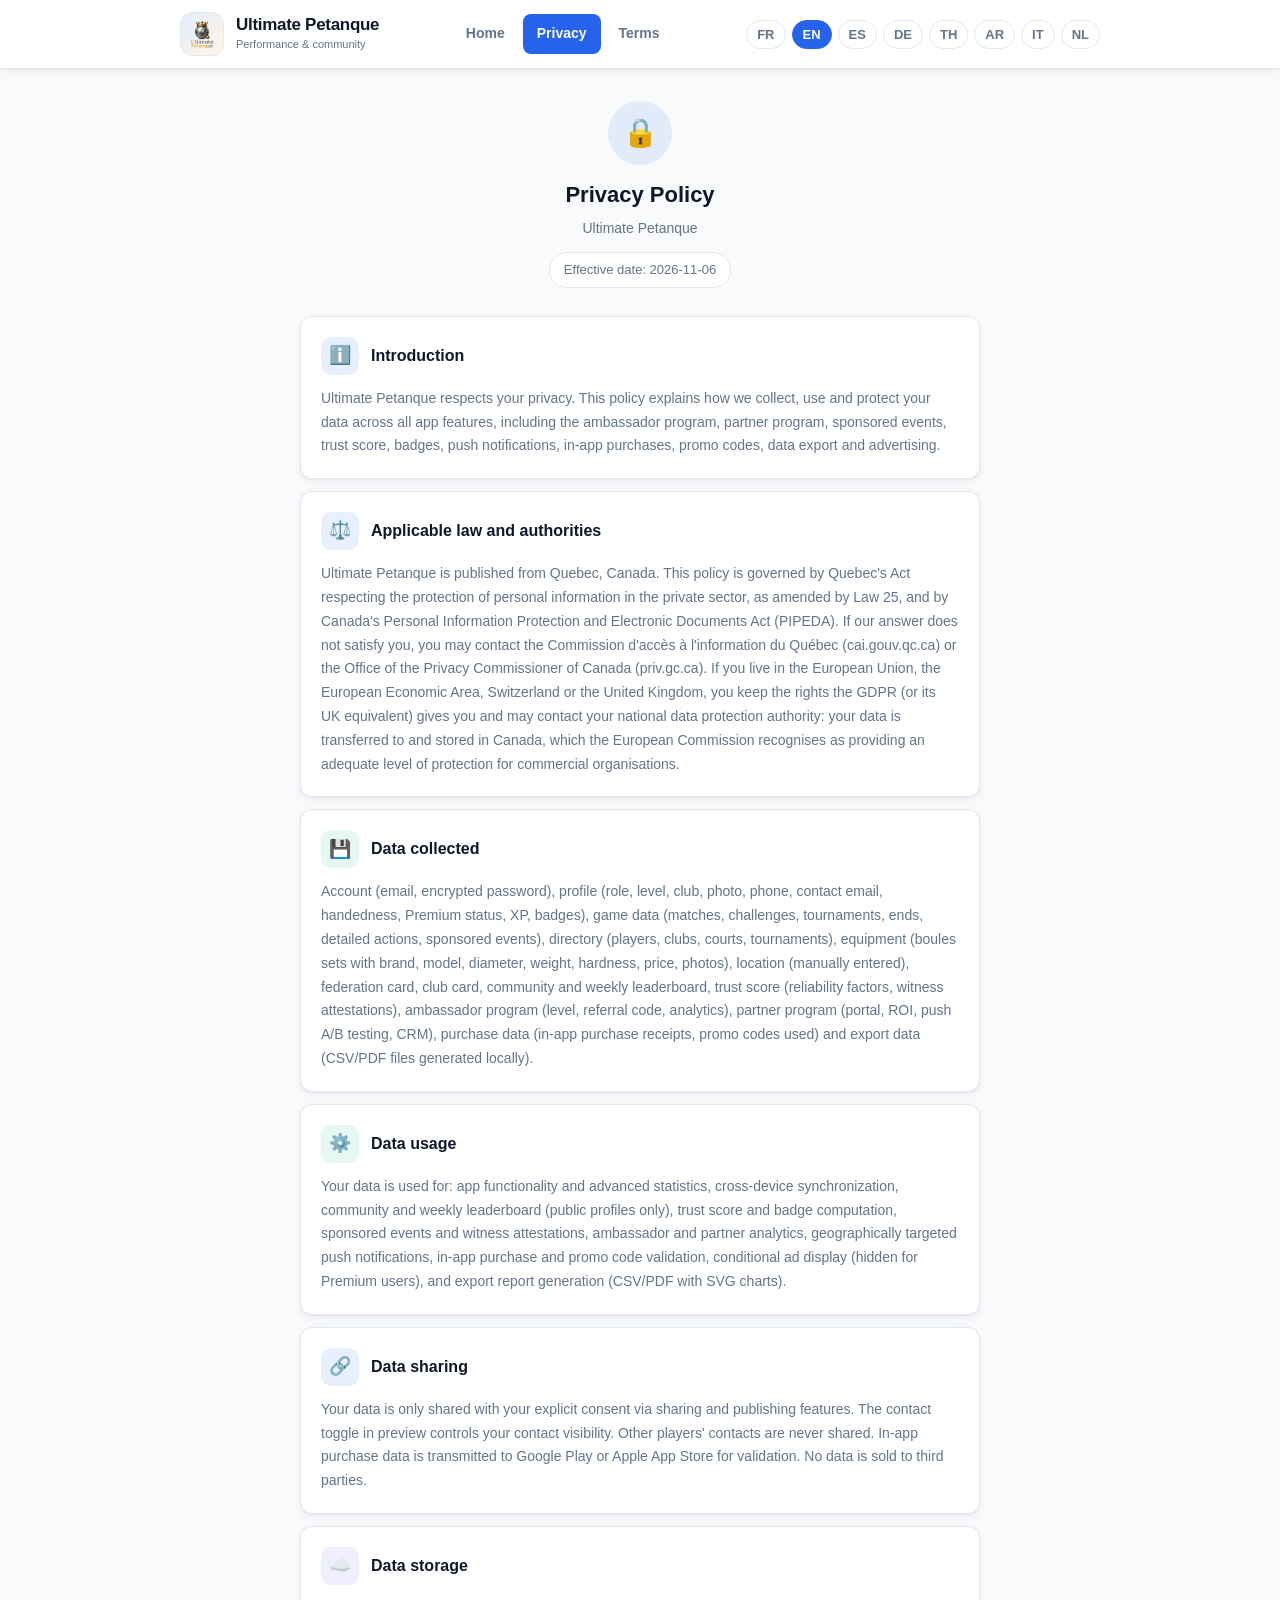
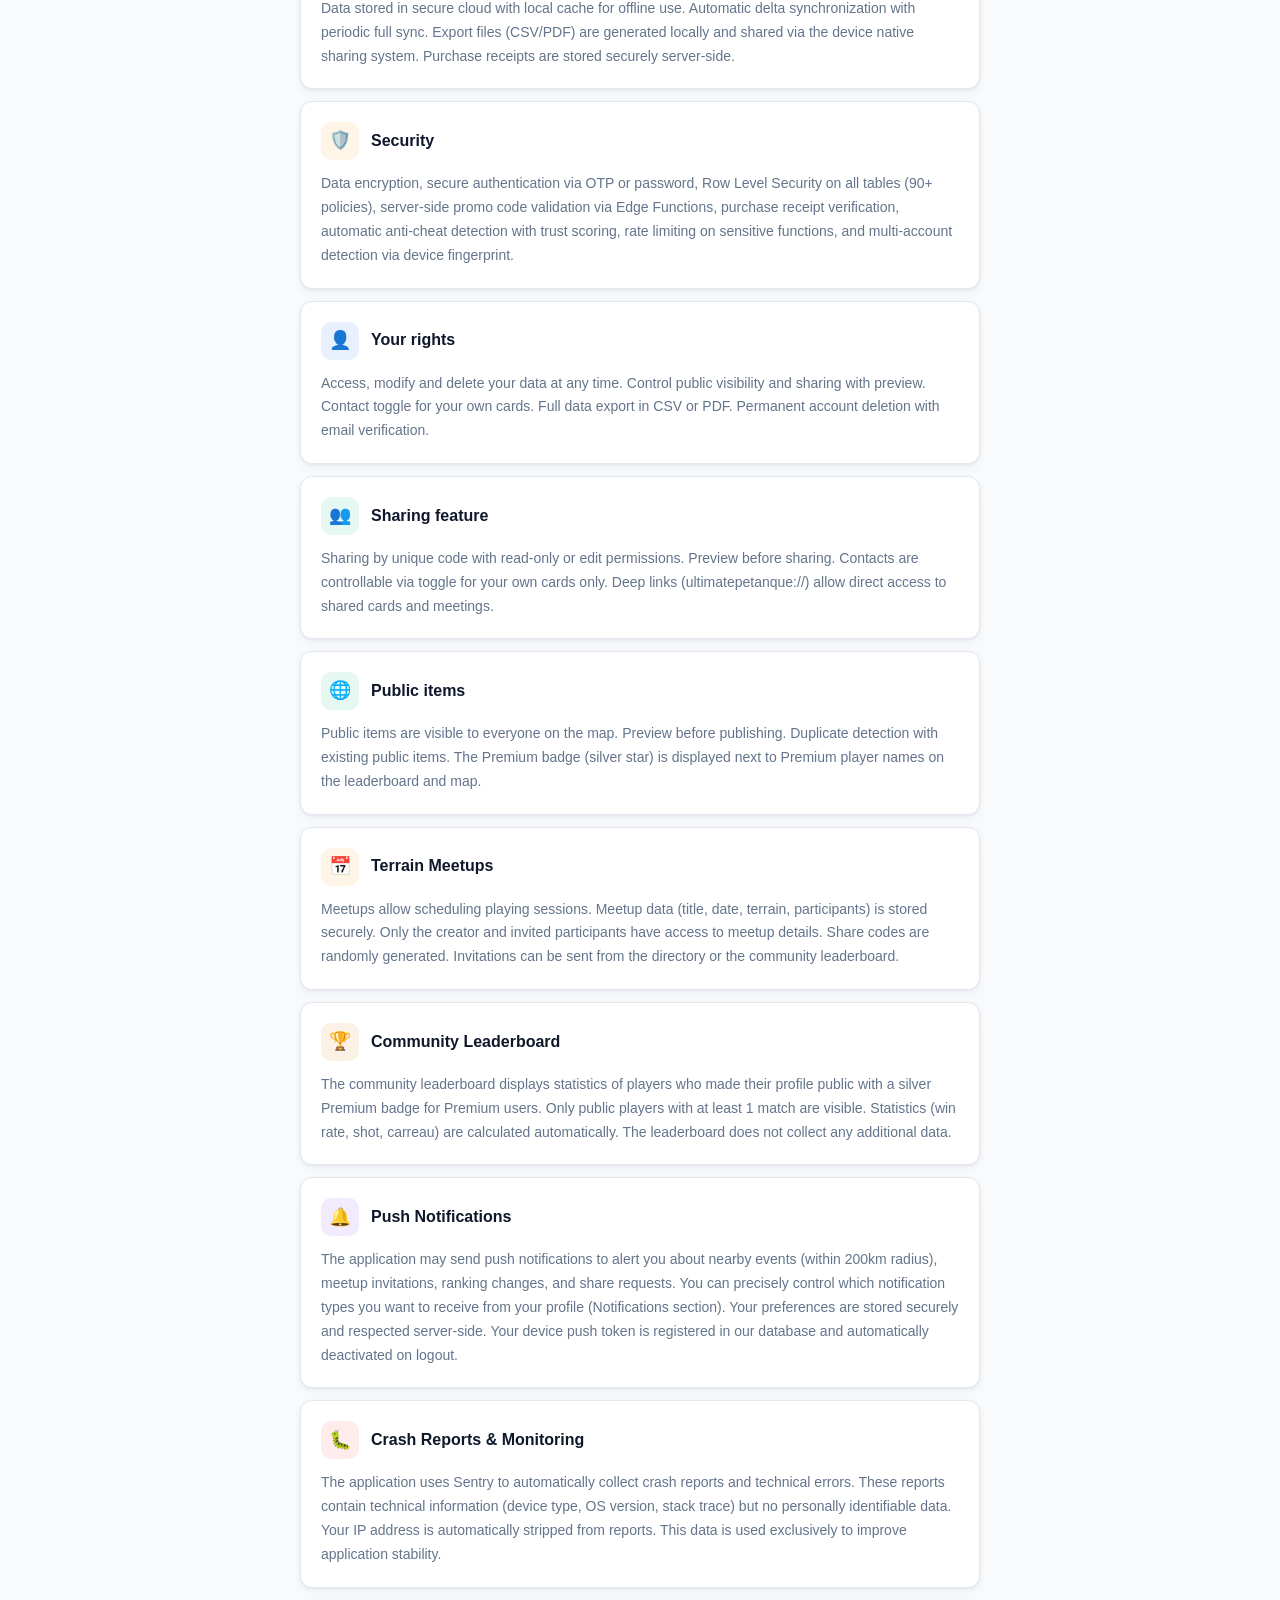
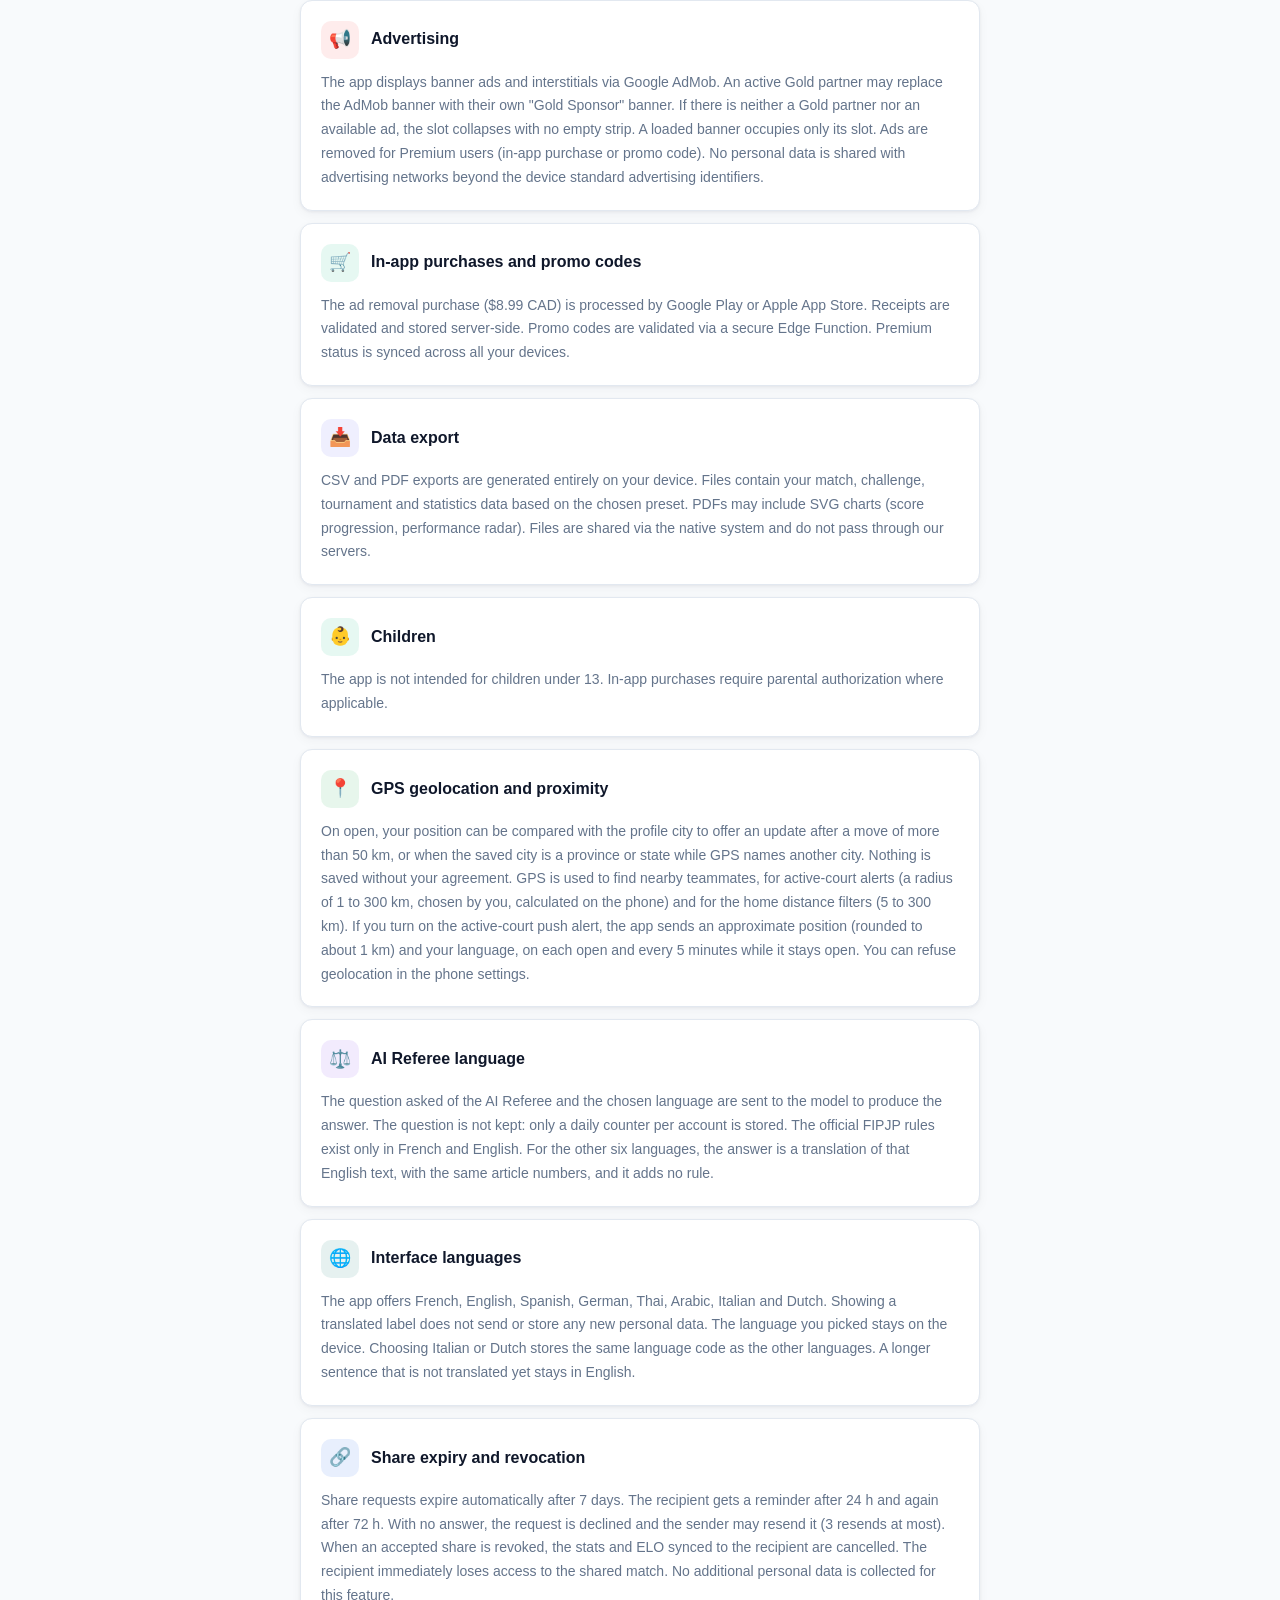
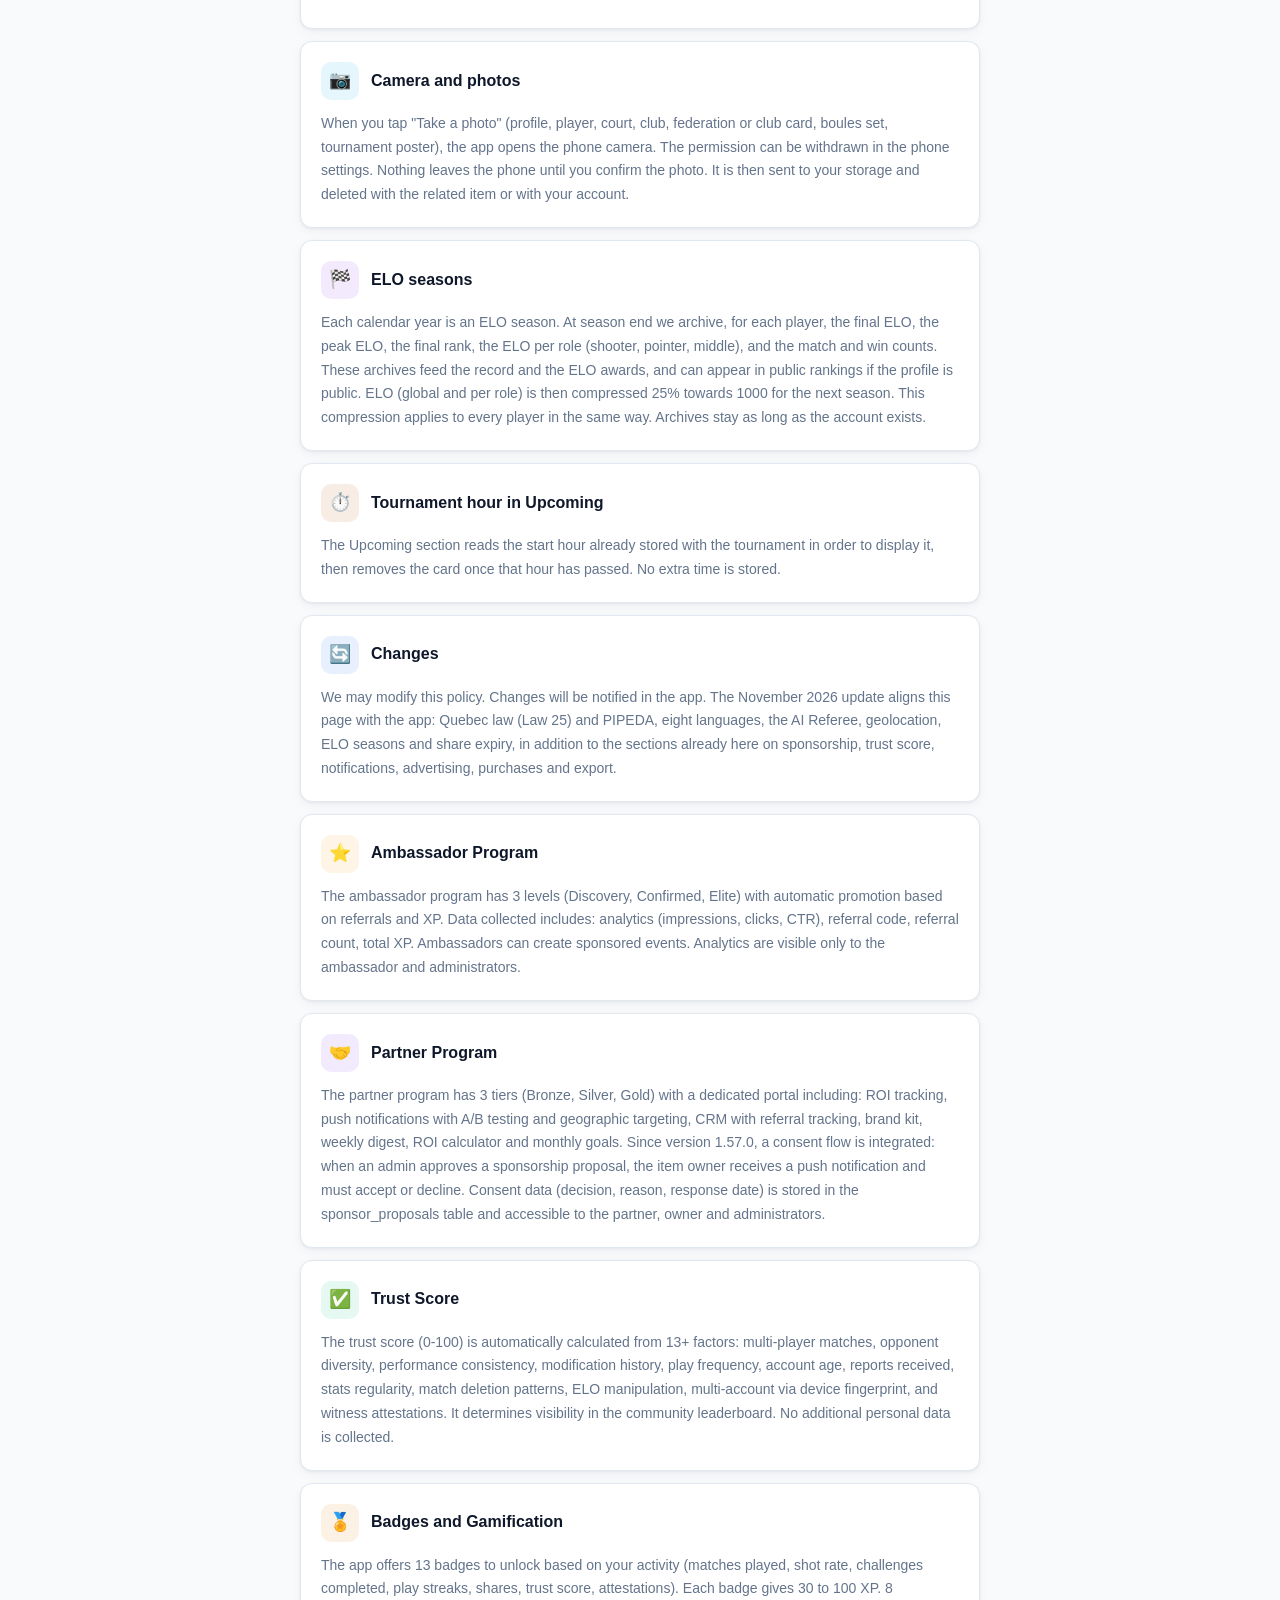
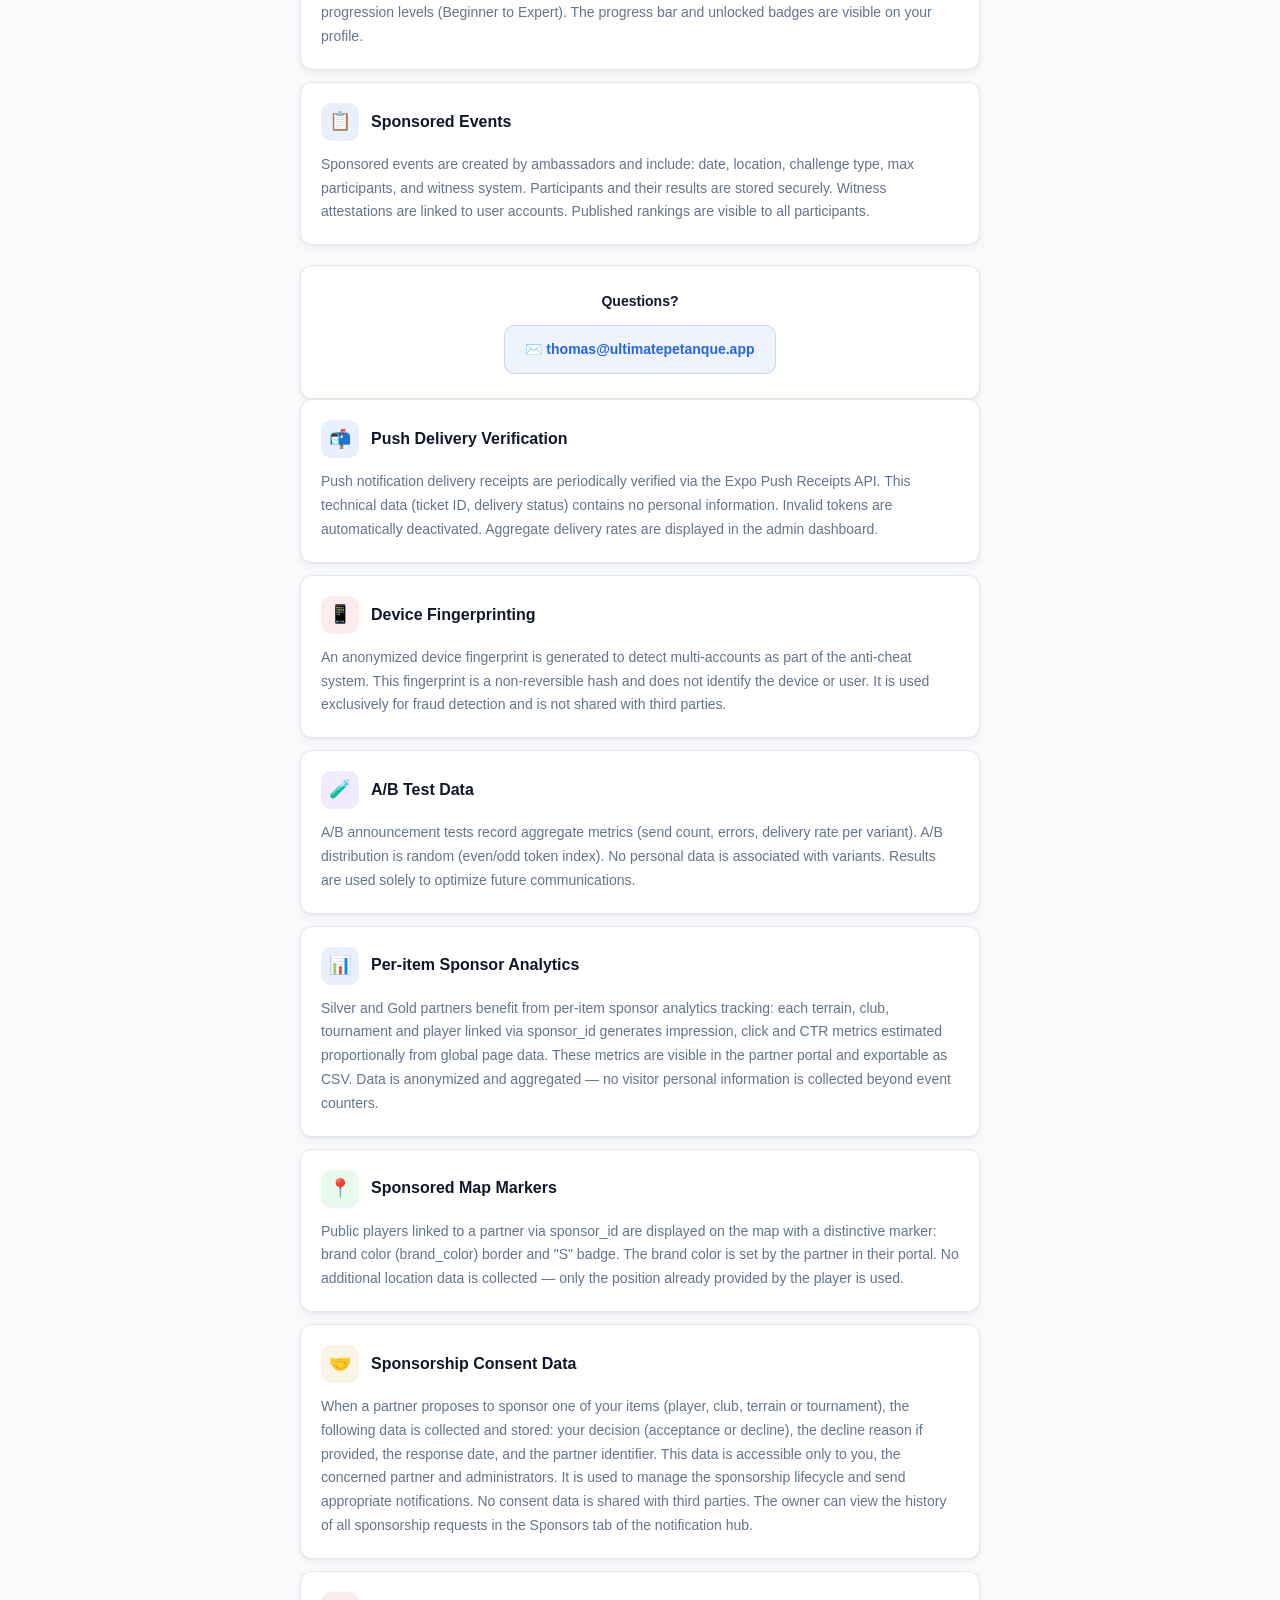
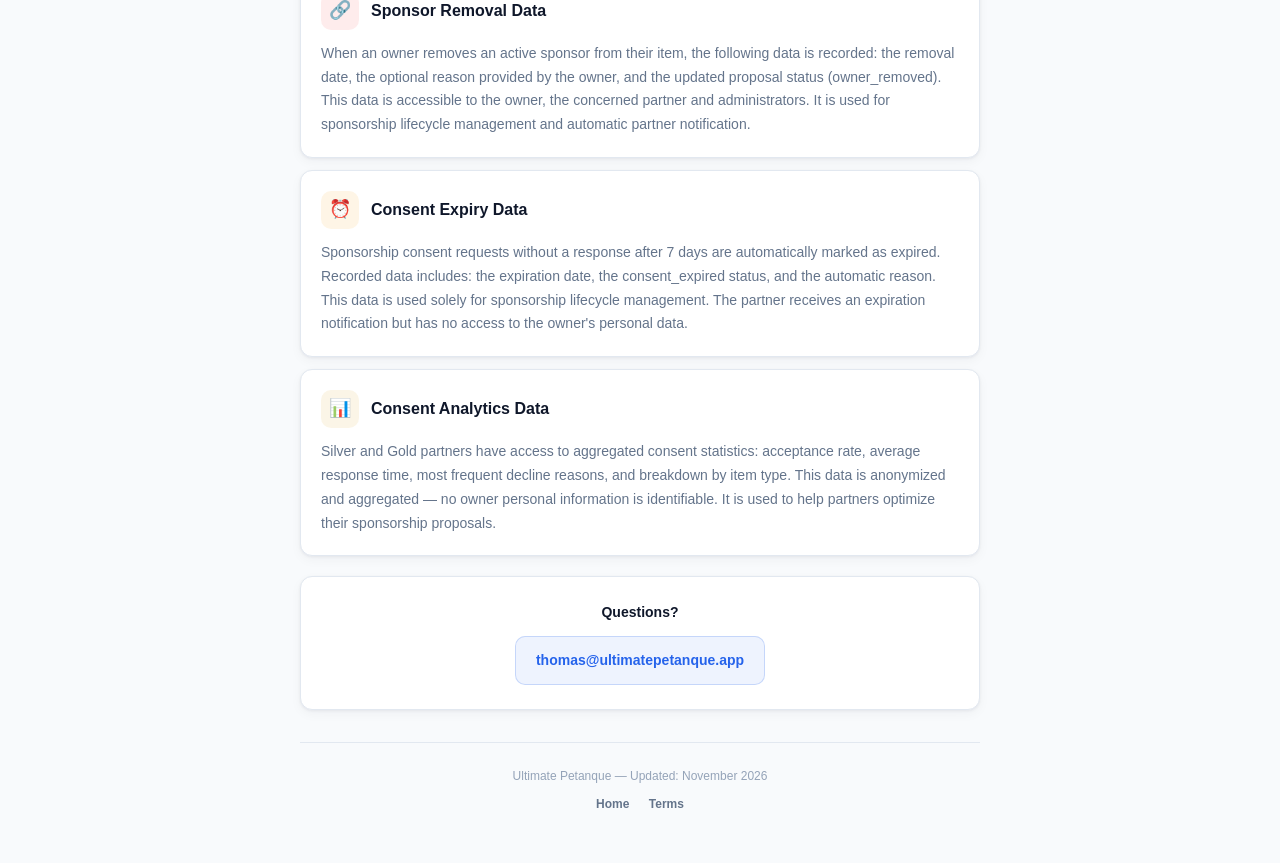
==== commit 72656817: "fix: fixed CGU and confidentiality policies, all translated issues" ====
--- a/privacy-policy.html
+++ b/privacy-policy.html
@@ -7,12 +7,8 @@
   <title>Politique de confidentialité — Ultimate Petanque</title>
   <link rel="stylesheet" href="styles/site.css">
   <link rel="icon" href="assets/logo.png" type="image/png">
-  <style>
-    body { margin: 0; font-family: system-ui, sans-serif; background: #F8FAFC; color: #0F172A; }
-    body.lang-fr [lang="en"], body.lang-en [lang="fr"] { display: none !important; }
-  </style>
 </head>
-<body class="lang-fr" data-page="privacy">
+<body class="lang-fr" data-page="privacy" data-title-fr="Politique de confidentialité — Ultimate Petanque" data-title-en="Privacy Policy — Ultimate Petanque">
   <header class="site-header">
     <div class="site-header-inner">
       <a href="index.html" class="brand">
@@ -29,9 +25,15 @@
         <a href="privacy-policy.html"><span lang="fr">Confidentialité</span><span lang="en">Privacy</span></a>
         <a href="terms-of-service.html"><span lang="fr">Conditions</span><span lang="en">Terms</span></a>
       </nav>
-      <div class="lang-switch">
-        <button type="button" data-lang="fr" class="active" onclick="setLang('fr')">FR</button>
-        <button type="button" data-lang="en" onclick="setLang('en')">EN</button>
+      <div class="lang-switch" role="group" aria-label="Language">
+        <button type="button" data-lang="fr" class="active">FR</button>
+        <button type="button" data-lang="en">EN</button>
+        <button type="button" data-lang="es">ES</button>
+        <button type="button" data-lang="de">DE</button>
+        <button type="button" data-lang="th">TH</button>
+        <button type="button" data-lang="ar">AR</button>
+        <button type="button" data-lang="it">IT</button>
+        <button type="button" data-lang="nl">NL</button>
       </div>
     </div>
   </header>
@@ -42,8 +44,8 @@
       <h2 lang="en">Privacy Policy</h2>
       <div class="subtitle">Ultimate Petanque</div>
       <div class="date-badge">
-        <span lang="fr">Date d'entrée en vigueur : 2026-03-20</span>
-        <span lang="en">Effective date: 2026-03-20</span>
+        <span lang="fr">Date d'entrée en vigueur : 2026-11-06</span>
+        <span lang="en">Effective date: 2026-11-06</span>
       </div>
     </div>
 
@@ -58,6 +60,17 @@
       <div class="section-content" lang="en">Ultimate Petanque respects your privacy. This policy explains how we collect, use and protect your data across all app features, including the ambassador program, partner program, sponsored events, trust score, badges, push notifications, in-app purchases, promo codes, data export and advertising.</div>
     </div>
 
+    
+    <div class="section">
+      <div class="section-header">
+        <div class="section-icon" style="background:rgba(37,99,235,0.1)">⚖️</div>
+        <div class="section-title" lang="fr">Loi applicable et autorités</div>
+        <div class="section-title" lang="en">Applicable law and authorities</div>
+      </div>
+      <div class="section-content" lang="fr">Ultimate Petanque est édité depuis le Québec (Canada). Cette politique est régie par la Loi sur la protection des renseignements personnels dans le secteur privé du Québec, telle que modifiée par la Loi 25, et par la Loi sur la protection des renseignements personnels et les documents électroniques (LPRPDE) du Canada. Si notre réponse ne vous satisfait pas, vous pouvez saisir la Commission d'accès à l'information du Québec (cai.gouv.qc.ca) ou le Commissariat à la protection de la vie privée du Canada (priv.gc.ca). Si vous résidez dans l'Union européenne, l'Espace économique européen, la Suisse ou le Royaume-Uni, vous conservez les droits que vous accorde le RGPD (ou son équivalent britannique) et vous pouvez saisir l'autorité de protection des données de votre pays : vos données sont transférées et conservées au Canada, que la Commission européenne reconnaît comme offrant un niveau de protection adéquat pour les organisations commerciales.</div>
+      <div class="section-content" lang="en">Ultimate Petanque is published from Quebec, Canada. This policy is governed by Quebec's Act respecting the protection of personal information in the private sector, as amended by Law 25, and by Canada's Personal Information Protection and Electronic Documents Act (PIPEDA). If our answer does not satisfy you, you may contact the Commission d'accès à l'information du Québec (cai.gouv.qc.ca) or the Office of the Privacy Commissioner of Canada (priv.gc.ca). If you live in the European Union, the European Economic Area, Switzerland or the United Kingdom, you keep the rights the GDPR (or its UK equivalent) gives you and may contact your national data protection authority: your data is transferred to and stored in Canada, which the European Commission recognises as providing an adequate level of protection for commercial organisations.</div>
+    </div>
+
     <!-- Data Collected -->
     <div class="section">
       <div class="section-header">
@@ -197,8 +210,8 @@
         <div class="section-title" lang="fr">Publicité</div>
         <div class="section-title" lang="en">Advertising</div>
       </div>
-      <div class="section-content" lang="fr">L'application affiche des bannières publicitaires et des interstitiels via Google AdMob. Les publicités sont supprimées pour les utilisateurs Premium (achat in-app ou code promo). Aucune donnée personnelle n'est partagée avec les réseaux publicitaires au-delà des identifiants publicitaires standards de l'appareil.</div>
-      <div class="section-content" lang="en">The app displays banner ads and interstitials via Google AdMob. Ads are removed for Premium users (in-app purchase or promo code). No personal data is shared with advertising networks beyond the device standard advertising identifiers.</div>
+      <div class="section-content" lang="fr">L'application affiche des bannières publicitaires et des interstitiels via Google AdMob. Un partenaire Or actif peut remplacer la bannière AdMob par sa propre bannière « Sponsor Or ». S'il n'y a ni partenaire Or ni publicité disponible, l'emplacement se replie sans bandeau vide. Une bannière chargée occupe uniquement son emplacement. Les publicités sont supprimées pour les utilisateurs Premium (achat in-app ou code promo). Aucune donnée personnelle n'est partagée avec les réseaux publicitaires au-delà des identifiants publicitaires standards de l'appareil.</div>
+      <div class="section-content" lang="en">The app displays banner ads and interstitials via Google AdMob. An active Gold partner may replace the AdMob banner with their own "Gold Sponsor" banner. If there is neither a Gold partner nor an available ad, the slot collapses with no empty strip. A loaded banner occupies only its slot. Ads are removed for Premium users (in-app purchase or promo code). No personal data is shared with advertising networks beyond the device standard advertising identifiers.</div>
     </div>
 
     <!-- Purchases -->
@@ -234,6 +247,77 @@
       <div class="section-content" lang="en">The app is not intended for children under 13. In-app purchases require parental authorization where applicable.</div>
     </div>
 
+    
+    <div class="section">
+      <div class="section-header">
+        <div class="section-icon" style="background:rgba(22,163,74,0.1)">📍</div>
+        <div class="section-title" lang="fr">Géolocalisation GPS et proximité</div>
+        <div class="section-title" lang="en">GPS geolocation and proximity</div>
+      </div>
+      <div class="section-content" lang="fr">À l'ouverture, votre position peut être comparée à la ville du profil pour proposer une mise à jour après un déplacement de plus de 50 km, ou si la ville enregistrée est une province ou un État alors que le GPS indique une autre ville. Rien n'est enregistré sans votre accord. Le GPS sert à chercher des équipiers proches, aux alertes de terrain actif (rayon de 1 à 300 km, choisi par vous, calculé sur le téléphone) et aux filtres de distance de l'accueil (5 à 300 km). Si vous activez l'alerte push de terrain actif, l'application envoie une position approximative (arrondie à environ 1 km) et votre langue, à chaque ouverture et toutes les 5 minutes tant qu'elle est ouverte. Vous pouvez refuser la géolocalisation dans les réglages du téléphone.</div>
+      <div class="section-content" lang="en">On open, your position can be compared with the profile city to offer an update after a move of more than 50 km, or when the saved city is a province or state while GPS names another city. Nothing is saved without your agreement. GPS is used to find nearby teammates, for active-court alerts (a radius of 1 to 300 km, chosen by you, calculated on the phone) and for the home distance filters (5 to 300 km). If you turn on the active-court push alert, the app sends an approximate position (rounded to about 1 km) and your language, on each open and every 5 minutes while it stays open. You can refuse geolocation in the phone settings.</div>
+    </div>
+
+    <div class="section">
+      <div class="section-header">
+        <div class="section-icon" style="background:rgba(124,58,237,0.1)">⚖️</div>
+        <div class="section-title" lang="fr">Langue de l'arbitre IA</div>
+        <div class="section-title" lang="en">AI Referee language</div>
+      </div>
+      <div class="section-content" lang="fr">La question posée à l'arbitre IA et la langue choisie sont envoyées au modèle pour produire la réponse. La question n'est pas conservée : seul un compteur quotidien par compte est enregistré. Le règlement officiel de la FIPJP n'existe qu'en français et en anglais. Pour les six autres langues, la réponse est une traduction de ce texte anglais, avec les mêmes numéros d'articles, et n'ajoute aucune règle.</div>
+      <div class="section-content" lang="en">The question asked of the AI Referee and the chosen language are sent to the model to produce the answer. The question is not kept: only a daily counter per account is stored. The official FIPJP rules exist only in French and English. For the other six languages, the answer is a translation of that English text, with the same article numbers, and it adds no rule.</div>
+    </div>
+
+    <div class="section">
+      <div class="section-header">
+        <div class="section-icon" style="background:rgba(15,118,110,0.1)">🌐</div>
+        <div class="section-title" lang="fr">Langues de l'interface</div>
+        <div class="section-title" lang="en">Interface languages</div>
+      </div>
+      <div class="section-content" lang="fr">L'application propose le français, l'anglais, l'espagnol, l'allemand, le thaï, l'arabe, l'italien et le néerlandais. Afficher un libellé traduit n'envoie ni n'enregistre aucune donnée personnelle nouvelle. La langue choisie reste sur l'appareil. Choisir l'italien ou le néerlandais enregistre le même code de langue que les autres langues. Une phrase plus longue qui n'est pas encore traduite reste en anglais.</div>
+      <div class="section-content" lang="en">The app offers French, English, Spanish, German, Thai, Arabic, Italian and Dutch. Showing a translated label does not send or store any new personal data. The language you picked stays on the device. Choosing Italian or Dutch stores the same language code as the other languages. A longer sentence that is not translated yet stays in English.</div>
+    </div>
+
+    <div class="section">
+      <div class="section-header">
+        <div class="section-icon" style="background:rgba(37,99,235,0.1)">🔗</div>
+        <div class="section-title" lang="fr">Expiration et révocation des partages</div>
+        <div class="section-title" lang="en">Share expiry and revocation</div>
+      </div>
+      <div class="section-content" lang="fr">Les demandes de partage expirent automatiquement après 7 jours. Le destinataire reçoit un rappel après 24 h puis 72 h. Sans réponse, la demande est refusée et l'expéditeur peut la renvoyer (3 renvois maximum). Lors de la révocation d'un partage accepté, les statistiques et l'ELO synchronisés chez le destinataire sont annulés. Le destinataire perd immédiatement l'accès au match partagé. Aucune donnée personnelle supplémentaire n'est collectée pour cette fonction.</div>
+      <div class="section-content" lang="en">Share requests expire automatically after 7 days. The recipient gets a reminder after 24 h and again after 72 h. With no answer, the request is declined and the sender may resend it (3 resends at most). When an accepted share is revoked, the stats and ELO synced to the recipient are cancelled. The recipient immediately loses access to the shared match. No additional personal data is collected for this feature.</div>
+    </div>
+
+    <div class="section">
+      <div class="section-header">
+        <div class="section-icon" style="background:rgba(14,165,233,0.1)">📷</div>
+        <div class="section-title" lang="fr">Appareil photo et photos</div>
+        <div class="section-title" lang="en">Camera and photos</div>
+      </div>
+      <div class="section-content" lang="fr">Quand vous touchez « Prendre une photo » (profil, joueur, terrain, club, carte de fédération ou de club, lot de boules, affiche de tournoi), l'application ouvre l'appareil photo du téléphone. L'autorisation peut être retirée dans les réglages. Rien ne quitte le téléphone tant que vous n'avez pas validé la photo. Elle est alors envoyée dans votre espace de stockage et supprimée avec l'élément concerné ou avec votre compte.</div>
+      <div class="section-content" lang="en">When you tap "Take a photo" (profile, player, court, club, federation or club card, boules set, tournament poster), the app opens the phone camera. The permission can be withdrawn in the phone settings. Nothing leaves the phone until you confirm the photo. It is then sent to your storage and deleted with the related item or with your account.</div>
+    </div>
+
+    <div class="section">
+      <div class="section-header">
+        <div class="section-icon" style="background:rgba(147,51,234,0.1)">🏁</div>
+        <div class="section-title" lang="fr">Saisons ELO</div>
+        <div class="section-title" lang="en">ELO seasons</div>
+      </div>
+      <div class="section-content" lang="fr">Chaque année civile est une saison ELO. En fin de saison, nous archivons pour chaque joueur l'ELO final, l'ELO pic, le rang final, les ELO par rôle (tireur, pointeur, milieu), le nombre de matchs et de victoires. Ces archives alimentent le palmarès et les récompenses ELO, et peuvent apparaître dans les classements publics si le profil est public. L'ELO (global et par rôle) est ensuite compressé de 25 % vers 1000 pour la saison suivante. Cette compression s'applique à tous les joueurs de la même façon. Les archives restent tant que le compte existe.</div>
+      <div class="section-content" lang="en">Each calendar year is an ELO season. At season end we archive, for each player, the final ELO, the peak ELO, the final rank, the ELO per role (shooter, pointer, middle), and the match and win counts. These archives feed the record and the ELO awards, and can appear in public rankings if the profile is public. ELO (global and per role) is then compressed 25% towards 1000 for the next season. This compression applies to every player in the same way. Archives stay as long as the account exists.</div>
+    </div>
+
+    <div class="section">
+      <div class="section-header">
+        <div class="section-icon" style="background:rgba(180,83,9,0.1)">⏱️</div>
+        <div class="section-title" lang="fr">Heure de tournoi dans À venir</div>
+        <div class="section-title" lang="en">Tournament hour in Upcoming</div>
+      </div>
+      <div class="section-content" lang="fr">La section À venir lit l'heure de début déjà enregistrée avec le tournoi pour l'afficher, puis retire la carte une fois cette heure passée. Aucune heure supplémentaire n'est enregistrée.</div>
+      <div class="section-content" lang="en">The Upcoming section reads the start hour already stored with the tournament in order to display it, then removes the card once that hour has passed. No extra time is stored.</div>
+    </div>
+
     <!-- Changes -->
     <div class="section">
       <div class="section-header">
@@ -241,8 +325,8 @@
         <div class="section-title" lang="fr">Modifications</div>
         <div class="section-title" lang="en">Changes</div>
       </div>
-      <div class="section-content" lang="fr">Nous pouvons modifier cette politique. Les changements seront notifiés dans l'application. La dernière mise à jour (v1.51.0) intègre les sections sur le suivi analytique par item sponsorisé (impressions, clics, CTR par terrain/club/tournoi/joueur), les marqueurs sponsorisés sur la carte (brand_color, badge S), l'historique des assignations sponsor, et l'export CSV des métriques, en plus des sections existantes sur la vérification de livraison push, l'empreinte d'appareil, les tests A/B, le programme ambassadeur/partenaire, les événements sponsorisés, le score de confiance, les badges, les notifications push ciblées, le portail partenaires, la publicité, les achats intégrés, les codes promo et l'export de données.</div>
-      <div class="section-content" lang="en">We may modify this policy. Changes will be notified in the app. The latest update (v1.51.0) includes sections on per-item sponsor analytics tracking (impressions, clicks, CTR per terrain/club/tournament/player), sponsored map markers (brand_color, S badge), sponsor assignment history, and CSV metrics export, in addition to existing sections on push delivery verification, device fingerprinting, A/B test data, ambassador/partner program, sponsored events, trust score, badges, targeted push notifications, partner portal, advertising, in-app purchases, promo codes and data export.</div>
+      <div class="section-content" lang="fr">Nous pouvons modifier cette politique. Les changements seront notifiés dans l'application. La mise à jour de novembre 2026 aligne cette page sur l'application : loi du Québec (Loi 25) et LPRPDE, huit langues, arbitre IA, géolocalisation, saisons ELO et expiration des partages, en plus des sections déjà présentes sur le sponsoring, le score de confiance, les notifications, la publicité, les achats et l'export.</div>
+      <div class="section-content" lang="en">We may modify this policy. Changes will be notified in the app. The November 2026 update aligns this page with the app: Quebec law (Law 25) and PIPEDA, eight languages, the AI Referee, geolocation, ELO seasons and share expiry, in addition to the sections already here on sponsorship, trust score, notifications, advertising, purchases and export.</div>
     </div>
 
     <!-- Ambassador Program -->
@@ -304,8 +388,8 @@
     <div class="contact-box">
       <p lang="fr">Des questions ?</p>
       <p lang="en">Questions?</p>
-      <a href="mailto:ultimate.petanque.app@gmail.com?subject=Privacy%20-%20Ultimate%20Petanque">
-        ✉️ ultimate.petanque.app@gmail.com
+      <a href="mailto:thomas@ultimatepetanque.app?subject=Privacy%20-%20Ultimate%20Petanque">
+        ✉️ thomas@ultimatepetanque.app
       </a>
     </div>
 
@@ -411,16 +495,27 @@
     <div class="contact-box">
       <p lang="fr">Des questions ?</p>
       <p lang="en">Questions?</p>
-      <a href="mailto:ultimate.petanque.app@gmail.com">ultimate.petanque.app@gmail.com</a>
+      <a href="mailto:thomas@ultimatepetanque.app">thomas@ultimatepetanque.app</a>
     </div>
     <footer class="page-footer">
-      <p>Ultimate Petanque — <span lang="fr">Mise à jour : mai 2026</span><span lang="en">Updated: May 2026</span></p>
+      <p>Ultimate Petanque — <span lang="fr">Mise à jour : novembre 2026</span><span lang="en">Updated: November 2026</span></p>
       <p style="margin-top:8px">
         <a href="index.html"><span lang="fr">Accueil</span><span lang="en">Home</span></a>
         <a href="terms-of-service.html"><span lang="fr">Conditions</span><span lang="en">Terms</span></a>
       </p>
     </footer>
   </main>
+  <script src="js/dict.js"></script>
+  <script src="js/dict-legal.js"></script>
+  <script src="js/dict-legal-b.js"></script>
+  <script src="js/dict-legal-c.js"></script>
+  <script src="js/dict-legal-d.js"></script>
+  <script src="js/dict-legal-e.js"></script>
+  <script src="js/dict-legal-f.js"></script>
+  <script src="js/dict-legal-g.js"></script>
+  <script src="js/dict-legal-h.js"></script>
+  <script src="js/dict-legal-i.js"></script>
   <script src="js/site.js"></script>
+  <script src="js/analytics.js"></script>
 </body>
 </html>
--- a/styles/site.css
+++ b/styles/site.css
@@ -122,10 +122,12 @@
 
 .lang-switch {
   display: flex;
+  flex-wrap: wrap;
   gap: 6px;
+  direction: ltr;
 }
 .lang-switch button {
-  padding: 6px 14px;
+  padding: 6px 10px;
   border-radius: 999px;
   border: 1px solid var(--border);
   background: var(--surface);
@@ -259,6 +261,76 @@
   color: var(--text-secondary);
   line-height: 1.55;
 }
+
+.audiences {
+  max-width: var(--max-width);
+  margin: 0 auto;
+  padding: 0 20px 48px;
+  display: flex;
+  flex-direction: column;
+  gap: 22px;
+}
+
+.audience {
+  background: var(--surface);
+  border: 1px solid var(--border);
+  border-radius: var(--radius-xl);
+  padding: 28px 24px 22px;
+  box-shadow: var(--shadow);
+}
+
+.audience-kicker {
+  font-size: 12px;
+  font-weight: 800;
+  letter-spacing: 0.08em;
+  text-transform: uppercase;
+  margin-bottom: 6px;
+}
+
+.audience h2 {
+  font-size: 26px;
+  line-height: 1.2;
+  margin-bottom: 8px;
+}
+
+.audience-lead {
+  color: var(--text-secondary);
+  font-size: 16px;
+  max-width: 68ch;
+  margin-bottom: 18px;
+}
+
+.benefit-list {
+  list-style: none;
+  display: grid;
+  grid-template-columns: repeat(auto-fit, minmax(240px, 1fr));
+  gap: 12px;
+}
+
+.benefit-list li {
+  background: var(--bg);
+  border: 1px solid var(--border);
+  border-radius: var(--radius-md);
+  padding: 14px 16px;
+}
+
+.benefit-list strong {
+  display: block;
+  font-size: 15px;
+  margin-bottom: 4px;
+}
+
+.benefit-list span {
+  display: block;
+  font-size: 14px;
+  color: var(--text-secondary);
+  line-height: 1.5;
+}
+
+body.lang-ar { direction: rtl; }
+body.lang-ar .lang-switch,
+body.lang-ar .hero-cta,
+body.lang-ar .benefit-list { direction: rtl; }
 
 .legal-links-section {
   max-width: var(--max-width);
@@ -425,13 +497,15 @@
 }
 .page-footer a { color: var(--text-secondary); font-weight: 600; margin: 0 8px; }
 
-/* —— Bilingual (default FR on <body class="lang-fr"> before JS) —— */
-body.lang-fr [lang="en"] { display: none !important; }
-body.lang-en [lang="fr"] { display: none !important; }
-body.lang-en [lang="en"] { display: revert; }
-body.lang-en .site-nav a [lang="en"] { display: inline !important; }
-body.lang-en .btn[lang="en"] { display: inline-flex !important; }
-body.lang-fr .btn[lang="fr"] { display: inline-flex !important; }
+/* One language visible. French is the no-JS default (body.lang-fr). */
+body:not(.lang-fr) [lang="fr"],
+body:not(.lang-en) [lang="en"],
+body:not(.lang-es) [lang="es"],
+body:not(.lang-de) [lang="de"],
+body:not(.lang-th) [lang="th"],
+body:not(.lang-ar) [lang="ar"],
+body:not(.lang-it) [lang="it"],
+body:not(.lang-nl) [lang="nl"] { display: none !important; }
 
 @media (max-width: 640px) {
   .site-header-inner { flex-direction: column; align-items: stretch; }
